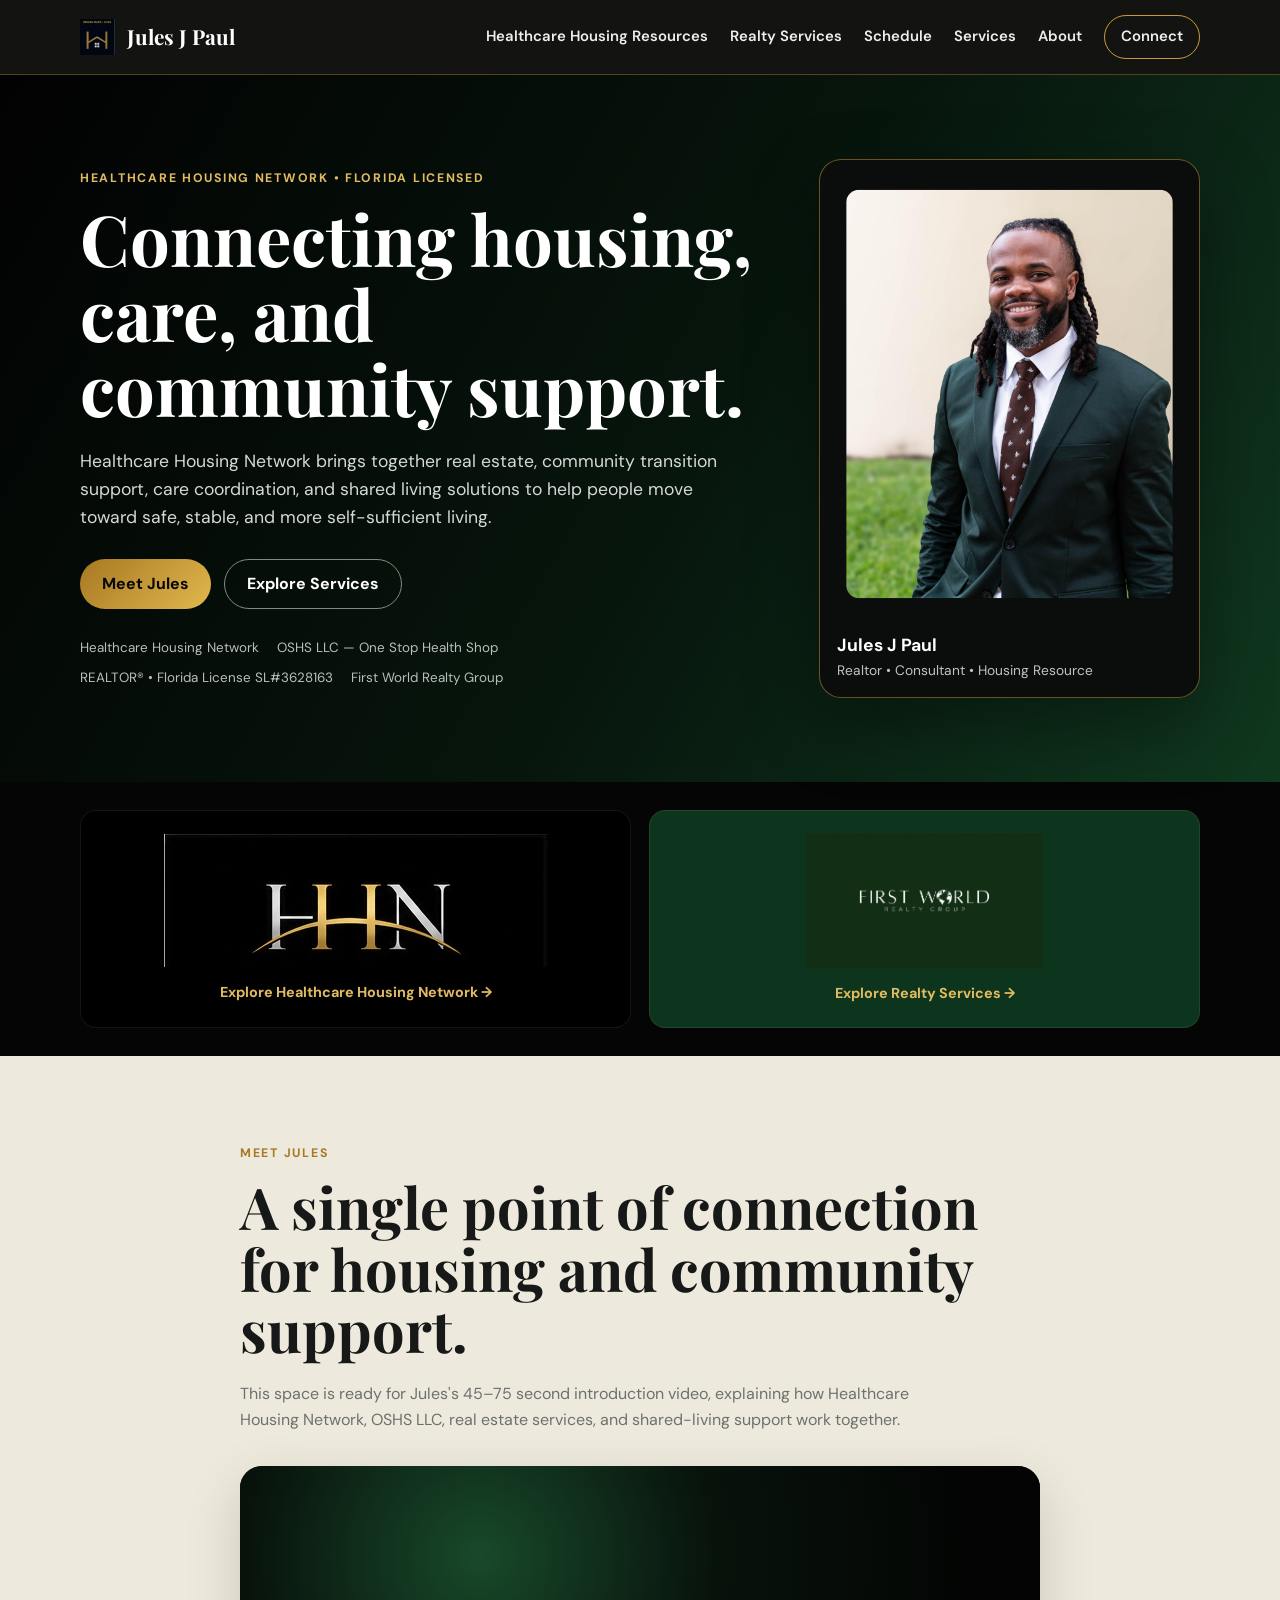
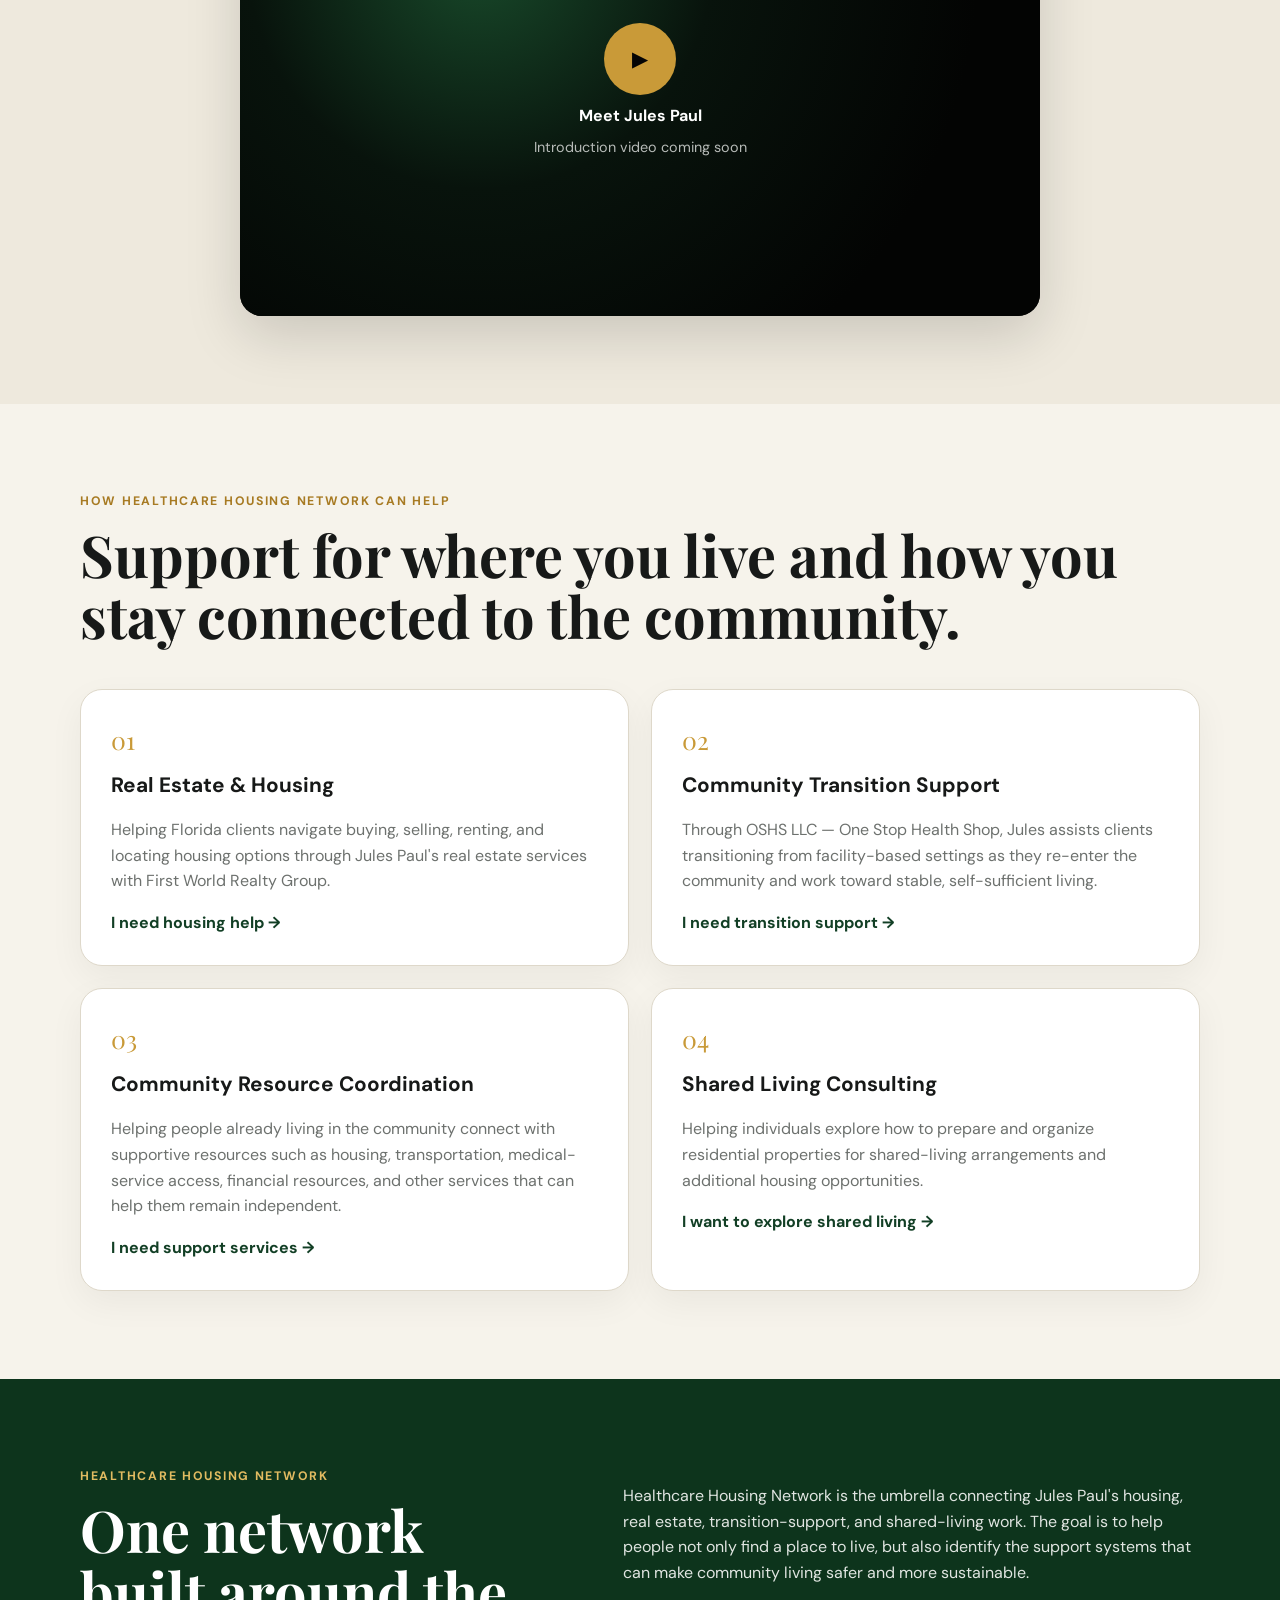
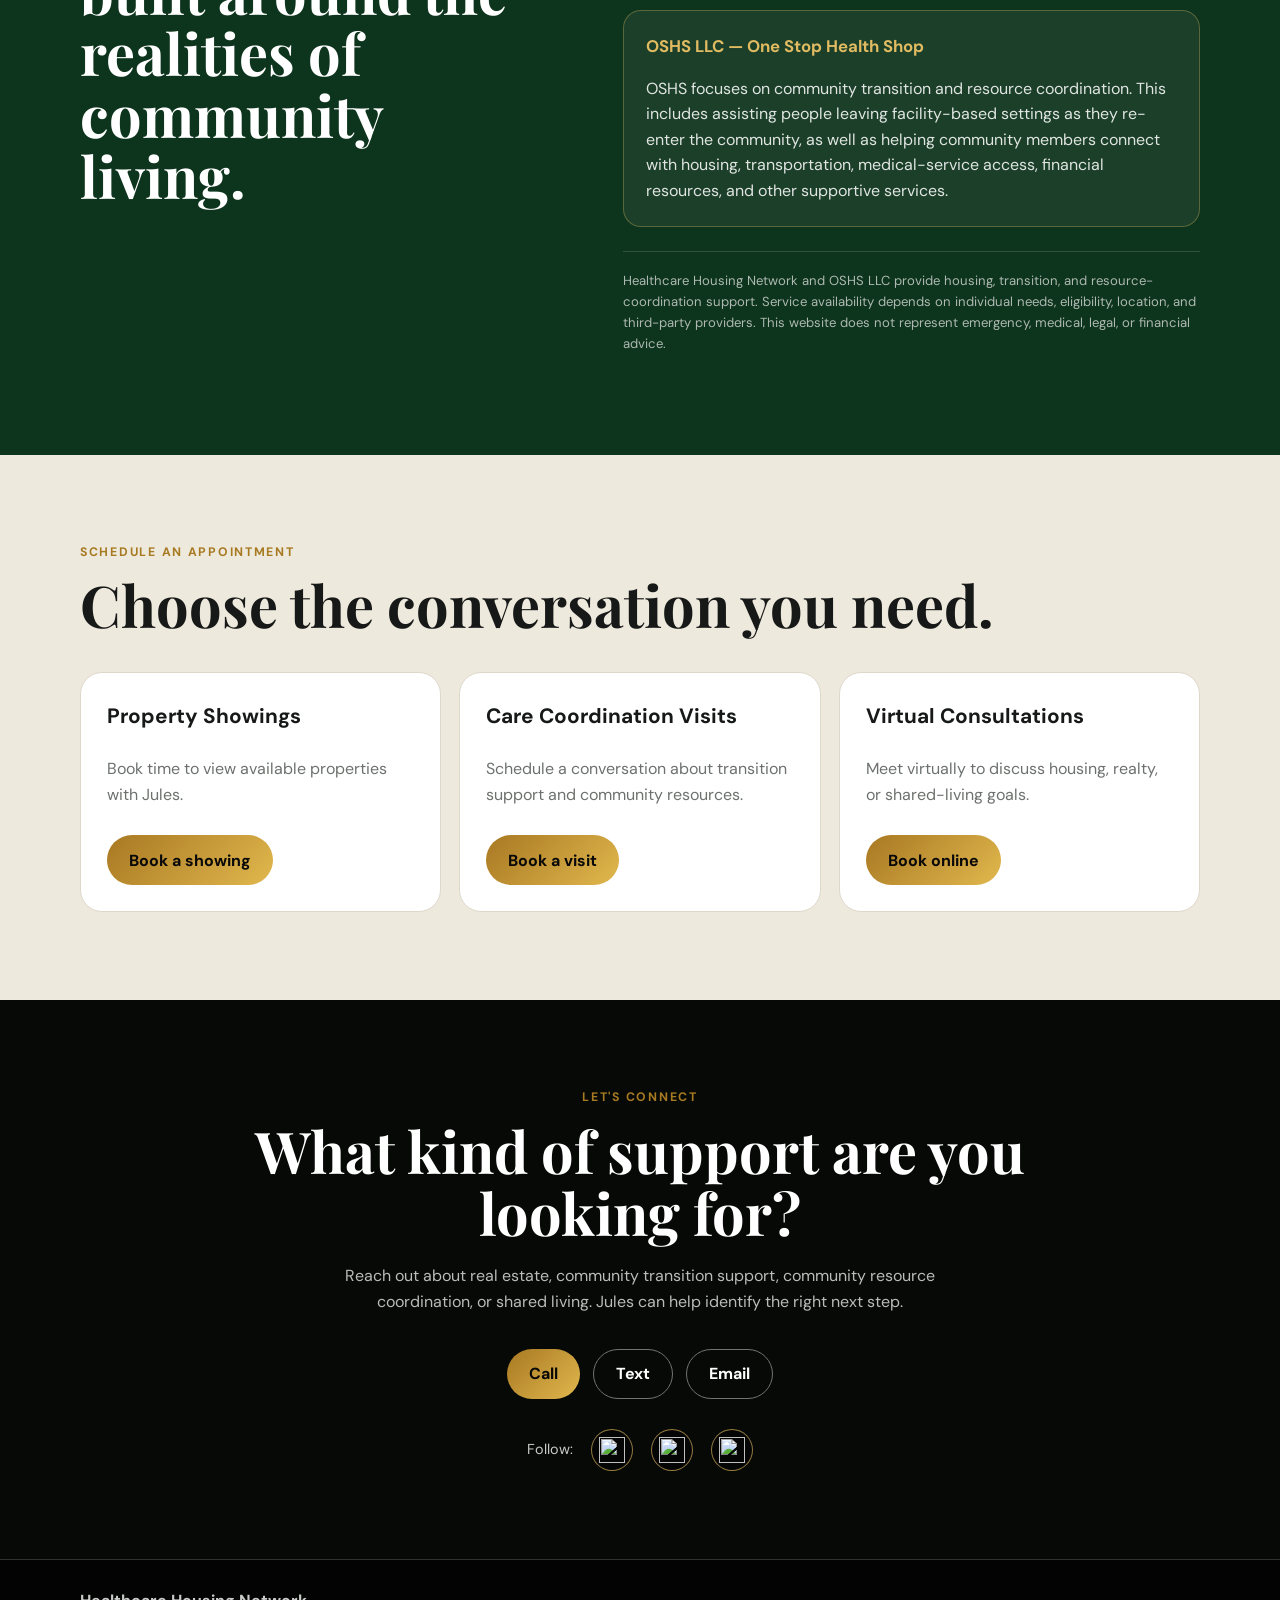
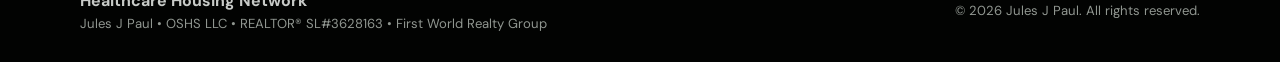
==== index.html @ 01b2b0f0 "Initial HHN website" ====
<!DOCTYPE html>
<html lang="en">
<head>
  <meta charset="UTF-8">
  <meta name="viewport" content="width=device-width, initial-scale=1.0">
  <meta name="description" content="Jules Paul connects people with real estate, housing support, patient coordination, and shared living solutions throughout Florida.">
  <title>Jules J Paul | Housing, Care & Shared Living</title>
  <link rel="preconnect" href="https://fonts.googleapis.com">
  <link rel="preconnect" href="https://fonts.gstatic.com" crossorigin>
  <link href="https://fonts.googleapis.com/css2?family=DM+Sans:wght@400;500;600;700&family=Playfair+Display:wght@600;700&display=swap" rel="stylesheet">
  <link rel="stylesheet" href="css/styles.css">
</head>
<body>
<header class="site-header">
  <div class="container nav-wrap">
    <a class="brand" href="#top" aria-label="Jules Paul home">
      <img src="assets/images/hhn-icon.png" alt="" class="brand-icon">
      <span>Jules J Paul</span>
    </a>
    <nav class="main-nav" aria-label="Primary navigation">
      <a href="healthcare-housing.html">Healthcare Housing Resources</a>
      <a href="first-world-realty.html">Realty Services</a>
      <a href="#schedule">Schedule</a>
      <a href="#services">Services</a>
      <a href="#about">About</a>
      <a href="#contact" class="nav-cta">Connect</a>
    </nav>
  </div>
</header>

<main id="top">
  <section class="hero">
    <div class="container hero-grid">
      <div class="hero-copy">
        <p class="eyebrow">Healthcare Housing Network • Florida Licensed</p>
        <h1>Connecting housing, care, and community support.</h1>
        <p class="hero-text">Healthcare Housing Network brings together real estate, community transition support, care coordination, and shared living solutions to help people move toward safe, stable, and more self-sufficient living.</p>
        <div class="hero-actions">
          <a class="btn btn-gold" href="#video">Meet Jules</a>
          <a class="btn btn-outline" href="#services">Explore Services</a>
        </div>
        <div class="credentials">
          <span>Healthcare Housing Network</span>
          <span>OSHS LLC — One Stop Health Shop</span>
          <span>REALTOR® • Florida License SL#3628163</span>
          <span>First World Realty Group</span>
        </div>
      </div>

      <div class="portrait-wrap">
        <img src="assets/images/jules-headshot.jpg" alt="Jules Paul" class="hero-photo">
        <div class="portrait-caption">
          <strong>Jules J Paul</strong>
          <span>Realtor • Consultant • Housing Resource</span>
        </div>
      </div>
    </div>
  </section>

  <section class="brand-strip" aria-label="Affiliated brands">
    <div class="container brand-strip-grid">
      <a class="brand-panel black-panel" href="healthcare-housing.html">
        <img src="assets/images/hhn-logo.jpg" alt="Healthcare Housing Network Consulting and Marketing">
        <span>Explore Healthcare Housing Network →</span>
      </a>
      <a class="brand-panel green-panel" href="first-world-realty.html">
        <img src="assets/images/first-world-realty.png" alt="First World Realty Group">
        <span>Explore Realty Services →</span>
      </a>
    </div>
  </section>

  <section id="video" class="section video-section">
    <div class="container narrow">
      <p class="eyebrow">Meet Jules</p>
      <h2>A single point of connection for housing and community support.</h2>
      <p class="section-intro">This space is ready for Jules's 45–75 second introduction video, explaining how Healthcare Housing Network, OSHS LLC, real estate services, and shared-living support work together.</p>
      <div class="video-shell">
        <div class="video-placeholder">
          <div class="play-button">▶</div>
          <strong>Meet Jules Paul</strong>
          <span>Introduction video coming soon</span>
        </div>
      </div>
    </div>
  </section>

  <section id="services" class="section">
    <div class="container">
      <p class="eyebrow">How Healthcare Housing Network Can Help</p>
      <h2>Support for where you live and how you stay connected to the community.</h2>

      <div class="services-grid four-up">
        <article class="service-card">
          <span class="service-number">01</span>
          <h3>Real Estate & Housing</h3>
          <p>Helping Florida clients navigate buying, selling, renting, and locating housing options through Jules Paul's real estate services with First World Realty Group.</p>
          <a href="#contact" data-interest="Real Estate & Housing">I need housing help →</a>
        </article>

        <article class="service-card">
          <span class="service-number">02</span>
          <h3>Community Transition Support</h3>
          <p>Through OSHS LLC — One Stop Health Shop, Jules assists clients transitioning from facility-based settings as they re-enter the community and work toward stable, self-sufficient living.</p>
          <a href="#contact" data-interest="Community Transition Support">I need transition support →</a>
        </article>

        <article class="service-card">
          <span class="service-number">03</span>
          <h3>Community Resource Coordination</h3>
          <p>Helping people already living in the community connect with supportive resources such as housing, transportation, medical-service access, financial resources, and other services that can help them remain independent.</p>
          <a href="#contact" data-interest="Community Resource Coordination">I need support services →</a>
        </article>

        <article class="service-card">
          <span class="service-number">04</span>
          <h3>Shared Living Consulting</h3>
          <p>Helping individuals explore how to prepare and organize residential properties for shared-living arrangements and additional housing opportunities.</p>
          <a href="#contact" data-interest="Shared Living Consulting">I want to explore shared living →</a>
        </article>
      </div>
    </div>
  </section>

  <section id="about" class="section about-section">
    <div class="container about-grid">
      <div>
        <p class="eyebrow light">Healthcare Housing Network</p>
        <h2>One network built around the realities of community living.</h2>
      </div>
      <div class="about-copy">
        <p>Healthcare Housing Network is the umbrella connecting Jules Paul's housing, real estate, transition-support, and shared-living work. The goal is to help people not only find a place to live, but also identify the support systems that can make community living safer and more sustainable.</p>

        <div class="network-card">
          <strong>OSHS LLC — One Stop Health Shop</strong>
          <p>OSHS focuses on community transition and resource coordination. This includes assisting people leaving facility-based settings as they re-enter the community, as well as helping community members connect with housing, transportation, medical-service access, financial resources, and other supportive services.</p>
        </div>

        <p class="disclaimer">Healthcare Housing Network and OSHS LLC provide housing, transition, and resource-coordination support. Service availability depends on individual needs, eligibility, location, and third-party providers. This website does not represent emergency, medical, legal, or financial advice.</p>
      </div>
    </div>
  </section>

  <section id="schedule" class="section schedule-section">
    <div class="container">
      <p class="eyebrow">Schedule an appointment</p>
      <h2>Choose the conversation you need.</h2>
      <div class="schedule-grid">
        <article class="schedule-card"><h3>Property Showings</h3><p>Book time to view available properties with Jules.</p><a class="btn btn-gold" href="https://calendar.google.com/calendar/appointments/schedules/AcZssZ06YLKyHNwM4kEP_5tXlsIIAmXHtMVQERo4pFmAXdy3m-fNptD6099srW1Okxk1CkXVSs_lheTU" target="_blank" rel="noopener">Book a showing</a></article>
        <article class="schedule-card"><h3>Care Coordination Visits</h3><p>Schedule a conversation about transition support and community resources.</p><a class="btn btn-gold" href="https://calendar.google.com/calendar/appointments/schedules/AcZssZ3VG_fBPqA5aj7VD98pP9B0zXm99i64B7PK6r9gy17ApIaKpTQjFJdSU5i2KHf5lEtZd4TxXIAj" target="_blank" rel="noopener">Book a visit</a></article>
        <article class="schedule-card"><h3>Virtual Consultations</h3><p>Meet virtually to discuss housing, realty, or shared-living goals.</p><a class="btn btn-gold" href="https://calendar.google.com/calendar/appointments/schedules/AcZssZ1NxxxSABT0Q_wG1dr0eOp_mpKfw2qHm1c8x69pM5GWrLA0C8cbfXSila-eVybyByDEBg5JnciA" target="_blank" rel="noopener">Book online</a></article>
      </div>
    </div>
  </section>

  <section id="contact" class="section contact-section">
    <div class="container narrow">
      <p class="eyebrow">Let's Connect</p>
      <h2>What kind of support are you looking for?</h2>
      <p class="section-intro">Reach out about real estate, community transition support, community resource coordination, or shared living. Jules can help identify the right next step.</p>
      <div class="contact-actions">
        <a class="btn btn-gold" href="tel:+17725793242">Call</a>
        <a class="btn btn-outline-light" href="sms:+17725793242">Text</a>
        <a class="btn btn-outline-light" href="mailto:jpaul@oshs.info">Email</a>
      </div>
      <div class="socials">
        <span>Follow:</span>
        <a class="social-logo-link" href="https://www.instagram.com/julesjpaulconsultant/" target="_blank" rel="noopener" aria-label="Instagram: Jules J Paul" title="Instagram: Jules J Paul">
          <img src="https://cdn.simpleicons.org/instagram/FFFFFF" alt="">
          <span class="visually-hidden">Instagram</span>
        </a>
        <a class="social-logo-link" href="https://www.tiktok.com/@julesjpaulconsultant" target="_blank" rel="noopener" aria-label="TikTok: Jules J Paul" title="TikTok: Jules J Paul">
          <img src="https://cdn.simpleicons.org/tiktok/FFFFFF" alt="">
          <span class="visually-hidden">TikTok</span>
        </a>
        <a class="social-logo-link" href="https://www.facebook.com/share/1Ye7mha9NW/?mibextid=wwXIfr" target="_blank" rel="noopener" aria-label="Facebook: Jules J Paul" title="Facebook: Jules J Paul">
          <img src="https://cdn.simpleicons.org/facebook/FFFFFF" alt="">
          <span class="visually-hidden">Facebook</span>
        </a>
      </div>
    </div>
  </section>
</main>

<footer class="site-footer">
  <div class="container footer-wrap">
    <div>
      <strong>Healthcare Housing Network</strong>
      <span>Jules J Paul • OSHS LLC • REALTOR® SL#3628163 • First World Realty Group</span>
    </div>
    <p>© <span id="year"></span> Jules J Paul. All rights reserved.</p>
  </div>
</footer>
<script src="js/main.js"></script>
</body>
</html>
---- css/styles.css ----
:root{
  --black:#050505;--ink:#0c1510;--green:#0d341c;--green-2:#123f25;
  --gold:#c99a38;--gold-light:#e1bb61;--silver:#d8d8d8;--white:#fff;
  --cream:#f6f3eb;--muted:#6d716e;--line:#ded8ca;--max:1120px;--radius:22px;
}
*{box-sizing:border-box}html{scroll-behavior:smooth}body{margin:0;font-family:"DM Sans",sans-serif;color:#171918;background:var(--cream);line-height:1.6}
img{max-width:100%;display:block}a{color:inherit}.container{width:min(92%,var(--max));margin:auto}.narrow{width:min(92%,800px)}
.site-header{position:sticky;top:0;z-index:20;background:rgba(5,5,5,.94);border-bottom:1px solid rgba(201,154,56,.35);backdrop-filter:blur(10px)}
.nav-wrap{min-height:74px;display:flex;align-items:center;justify-content:space-between;gap:20px}.brand{display:flex;align-items:center;gap:11px;color:#fff;text-decoration:none;font-family:"Playfair Display",serif;font-size:1.3rem;font-weight:700}.brand-icon{width:36px;height:36px;object-fit:cover;object-position:center}.main-nav{display:flex;gap:22px;align-items:center}.main-nav a{color:#eee;text-decoration:none;font-weight:600;font-size:.93rem}.nav-cta{border:1px solid var(--gold);padding:9px 16px;border-radius:999px}
.hero{background:linear-gradient(120deg,#020202 0%,#07160d 55%,#10381f 100%);color:#fff;padding:84px 0}.hero-grid{display:grid;grid-template-columns:1.15fr .65fr;gap:64px;align-items:center}.eyebrow{text-transform:uppercase;letter-spacing:.14em;font-size:.77rem;font-weight:700;color:#a77a22;margin:0 0 12px}.hero .eyebrow,.light{color:var(--gold-light)}
h1,h2{font-family:"Playfair Display",serif;line-height:1.07;margin:0 0 20px}h1{font-size:clamp(2.65rem,5.5vw,4.8rem)}h2{font-size:clamp(2.15rem,5vw,3.6rem)}h3{font-size:1.3rem;margin:8px 0}.hero-text{font-size:1.1rem;color:#d6d8d6;max-width:680px;margin-bottom:28px}.hero-actions,.contact-actions{display:flex;gap:13px;flex-wrap:wrap}.btn{display:inline-flex;align-items:center;justify-content:center;min-height:50px;padding:0 22px;border-radius:999px;text-decoration:none;font-weight:700}.btn-gold{background:linear-gradient(135deg,#a87822,#e1b84e);color:#080808}.btn-outline{border:1px solid #7f8b83;color:#fff}.credentials{display:flex;flex-wrap:wrap;gap:8px 18px;margin-top:28px;color:#b9bfbb;font-size:.84rem}.portrait-wrap{background:#0a0d0b;border:1px solid rgba(201,154,56,.5);padding:12px;border-radius:var(--radius);box-shadow:0 25px 70px rgba(0,0,0,.35);overflow:hidden}.hero-photo{width:100%;aspect-ratio:4/5;object-fit:cover;object-position:center top;border-radius:14px;transform:scale(.92);transform-origin:center}.portrait-caption{padding:15px 5px 4px;display:grid}.portrait-caption strong{font-size:1.1rem}.portrait-caption span{font-size:.86rem;color:#bfc3c0}
.brand-strip{background:#050505;padding:28px 0}.brand-strip-grid{display:grid;grid-template-columns:1fr 1fr;gap:18px}.brand-panel{min-height:180px;border:1px solid rgba(255,255,255,.08);display:grid;place-items:center;align-content:center;gap:14px;padding:22px;border-radius:16px;overflow:hidden;color:#fff;text-decoration:none}.brand-panel img{max-height:135px;width:auto}.brand-panel span{color:var(--gold-light);font-size:.9rem;font-weight:700}.black-panel{background:#000}.green-panel{background:#0d341c}
.section{padding:88px 0}.section-intro{color:var(--muted);max-width:670px;margin-bottom:34px}.video-section{background:#eee9dd}.video-shell{border-radius:var(--radius);overflow:hidden;background:#050505;box-shadow:0 20px 55px rgba(0,0,0,.15)}.video-placeholder{aspect-ratio:16/9;display:grid;place-items:center;align-content:center;gap:8px;color:#fff;background:radial-gradient(circle at 30% 20%,#18492a 0%,#08130c 35%,#030403 75%)}.play-button{width:72px;height:72px;border-radius:50%;display:grid;place-items:center;background:var(--gold);color:#050505;font-size:1.3rem}.video-placeholder span{color:#b7bbb8;font-size:.9rem}
.services-grid{display:grid;grid-template-columns:repeat(3,1fr);gap:22px;margin-top:42px}.service-card{background:#fff;border:1px solid var(--line);border-radius:var(--radius);padding:30px;box-shadow:0 12px 35px rgba(20,20,20,.05)}.service-number{font-family:"Playfair Display",serif;color:var(--gold);font-size:1.55rem}.service-card p{color:var(--muted)}.service-card a{color:var(--green-2);font-weight:700;text-decoration:none}
.about-section{background:var(--green);color:#fff}.about-grid{display:grid;grid-template-columns:.9fr 1.1fr;gap:70px}.about-copy p{color:#e0e5e1}.about-copy .disclaimer{font-size:.82rem;color:#aeb9b1;border-top:1px solid rgba(255,255,255,.15);padding-top:18px;margin-top:24px}
.contact-section{background:#070907;color:#fff;text-align:center}.contact-section .section-intro{color:#b9bdb9;margin-inline:auto}.contact-actions{justify-content:center}.btn-outline-light{border:1px solid #707570;color:#fff}.socials{margin-top:30px;display:flex;justify-content:center;align-items:center;flex-wrap:wrap;gap:10px 18px;font-size:.9rem;color:#c8cbc8}.social-logo-link{width:42px;height:42px;display:grid;place-items:center;border:1px solid rgba(225,187,97,.65);border-radius:50%;background:#050505;transition:transform .2s ease,border-color .2s ease}.social-logo-link:hover{transform:translateY(-2px);border-color:var(--gold-light)}.social-logo-link img{width:26px;height:26px;object-fit:cover}.visually-hidden{position:absolute;width:1px;height:1px;padding:0;margin:-1px;overflow:hidden;clip:rect(0,0,0,0);white-space:nowrap;border:0}
.schedule-section{background:#eee9dd}.schedule-grid{display:grid;grid-template-columns:repeat(3,1fr);gap:18px;margin-top:36px}.schedule-card{background:#fff;border:1px solid var(--line);border-radius:var(--radius);padding:26px;display:flex;flex-direction:column;align-items:flex-start}.schedule-card h3{margin-top:0}.schedule-card p{color:var(--muted);flex:1}.schedule-card .btn{margin-top:12px}
.site-footer{background:#020302;color:#c8cbc8;border-top:1px solid #2c322e;padding:28px 0}.footer-wrap{display:flex;justify-content:space-between;gap:25px;align-items:center}.footer-wrap div{display:grid}.footer-wrap span,.footer-wrap p{font-size:.82rem;color:#909690;margin:0}
.business-hero-grid{display:grid;grid-template-columns:1.15fr .65fr;gap:64px;align-items:center}.business-hero{padding:84px 0}.business-logo-wrap{display:grid;place-items:center;min-height:320px}.business-logo{width:100%;max-height:280px;object-fit:contain;border-radius:12px}.realty-logo-wrap{background:#123f25}.realty-logo{background:#fff;padding:22px}.split-callout{display:grid;grid-template-columns:1fr 1fr;gap:70px;align-items:center}.split-callout .section-intro{margin-bottom:24px}
@media(max-width:820px){.hero-grid,.services-grid,.about-grid,.brand-strip-grid{grid-template-columns:1fr}.portrait-wrap{max-width:500px}.about-grid{gap:24px}.brand-panel{min-height:150px}}
@media(max-width:820px){.business-hero-grid,.split-callout{grid-template-columns:1fr;gap:32px}.business-logo-wrap{max-width:500px}}
@media(max-width:820px){.schedule-grid{grid-template-columns:1fr}}
@media(max-width:620px){.main-nav a:not(.nav-cta){display:none}.hero{padding:58px 0}.section{padding:64px 0}.hero-actions,.contact-actions{flex-direction:column}.btn{width:100%}.footer-wrap{flex-direction:column;align-items:flex-start}.brand-panel img{max-height:105px}}

/* ---------- Expanded HHN service architecture ---------- */
.services-grid.four-up{
  grid-template-columns:repeat(2,1fr);
}
.network-card{
  margin:24px 0;
  padding:22px;
  border:1px solid rgba(225,187,97,.32);
  border-radius:18px;
  background:rgba(255,255,255,.06);
}
.network-card strong{
  color:var(--gold-light);
  font-size:1.05rem;
}
.network-card p{
  margin-bottom:0;
}
@media(max-width:820px){
  .services-grid.four-up{grid-template-columns:1fr;}
}
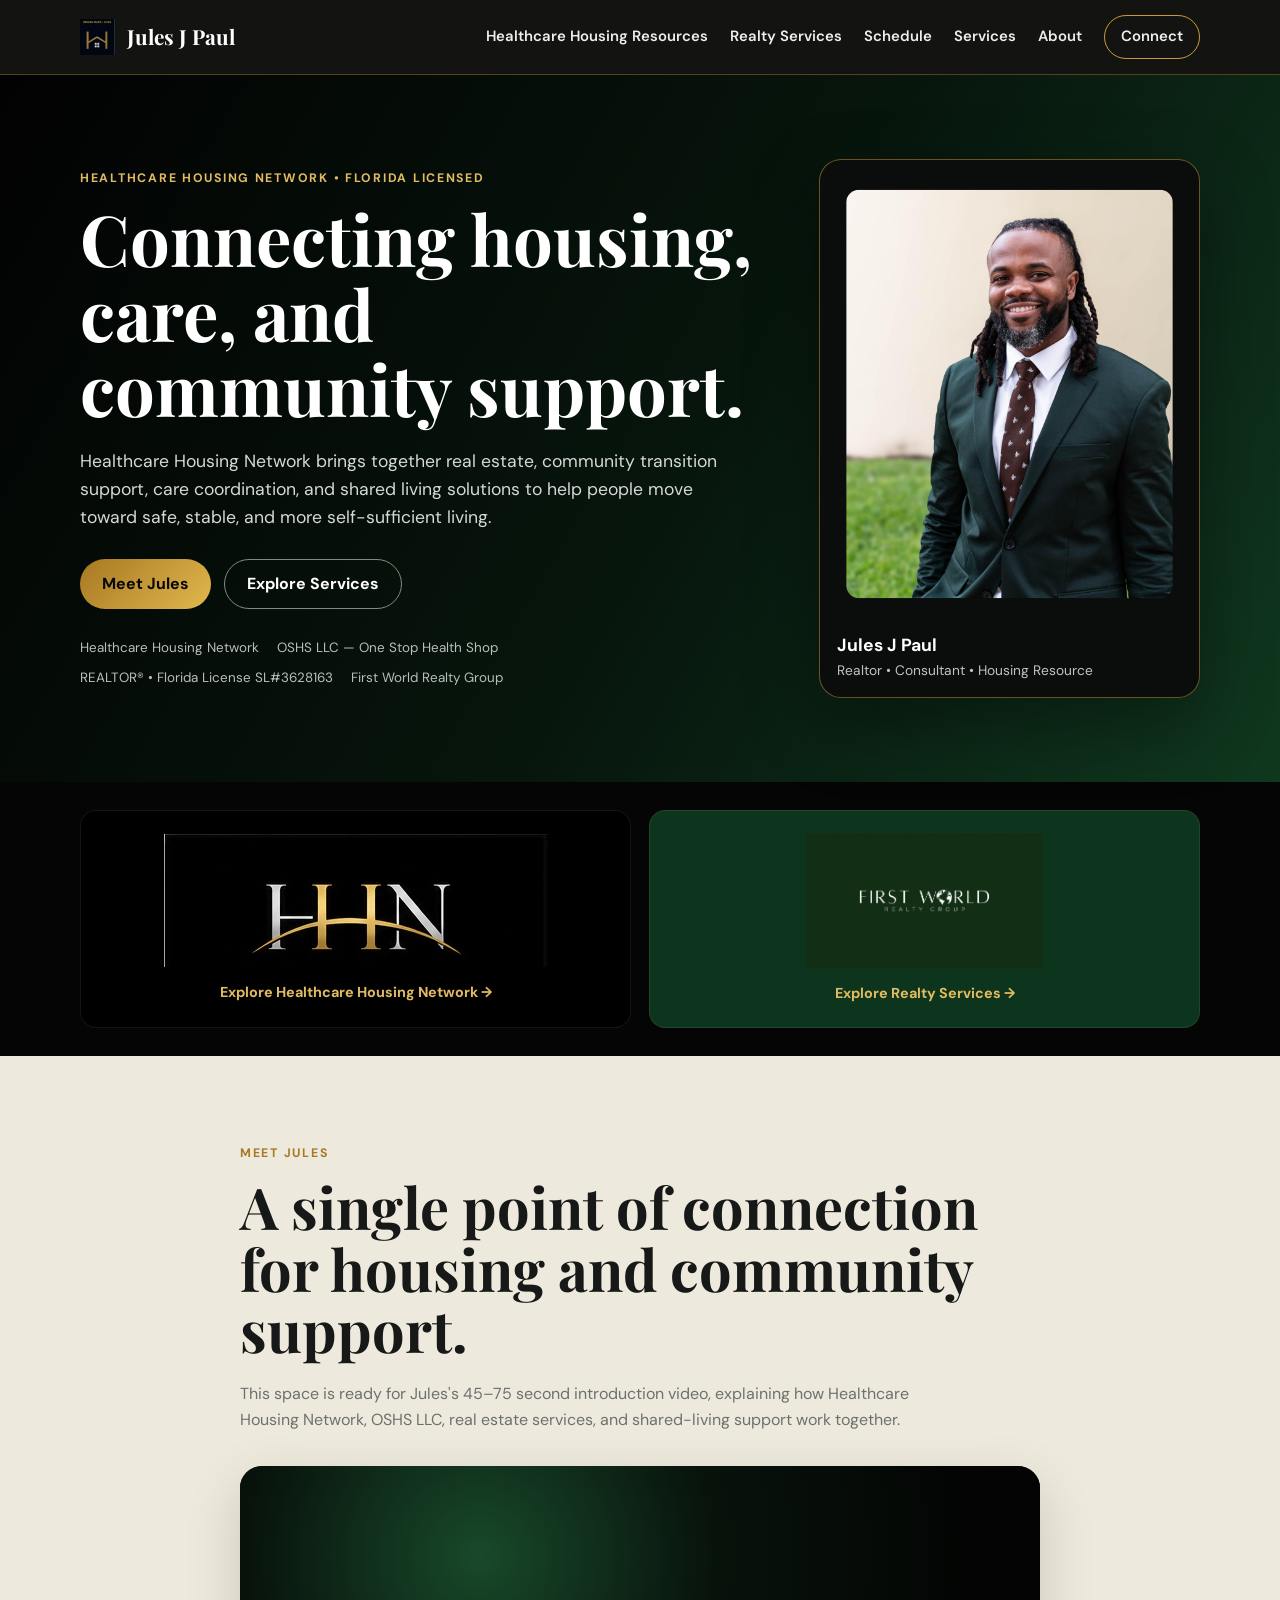
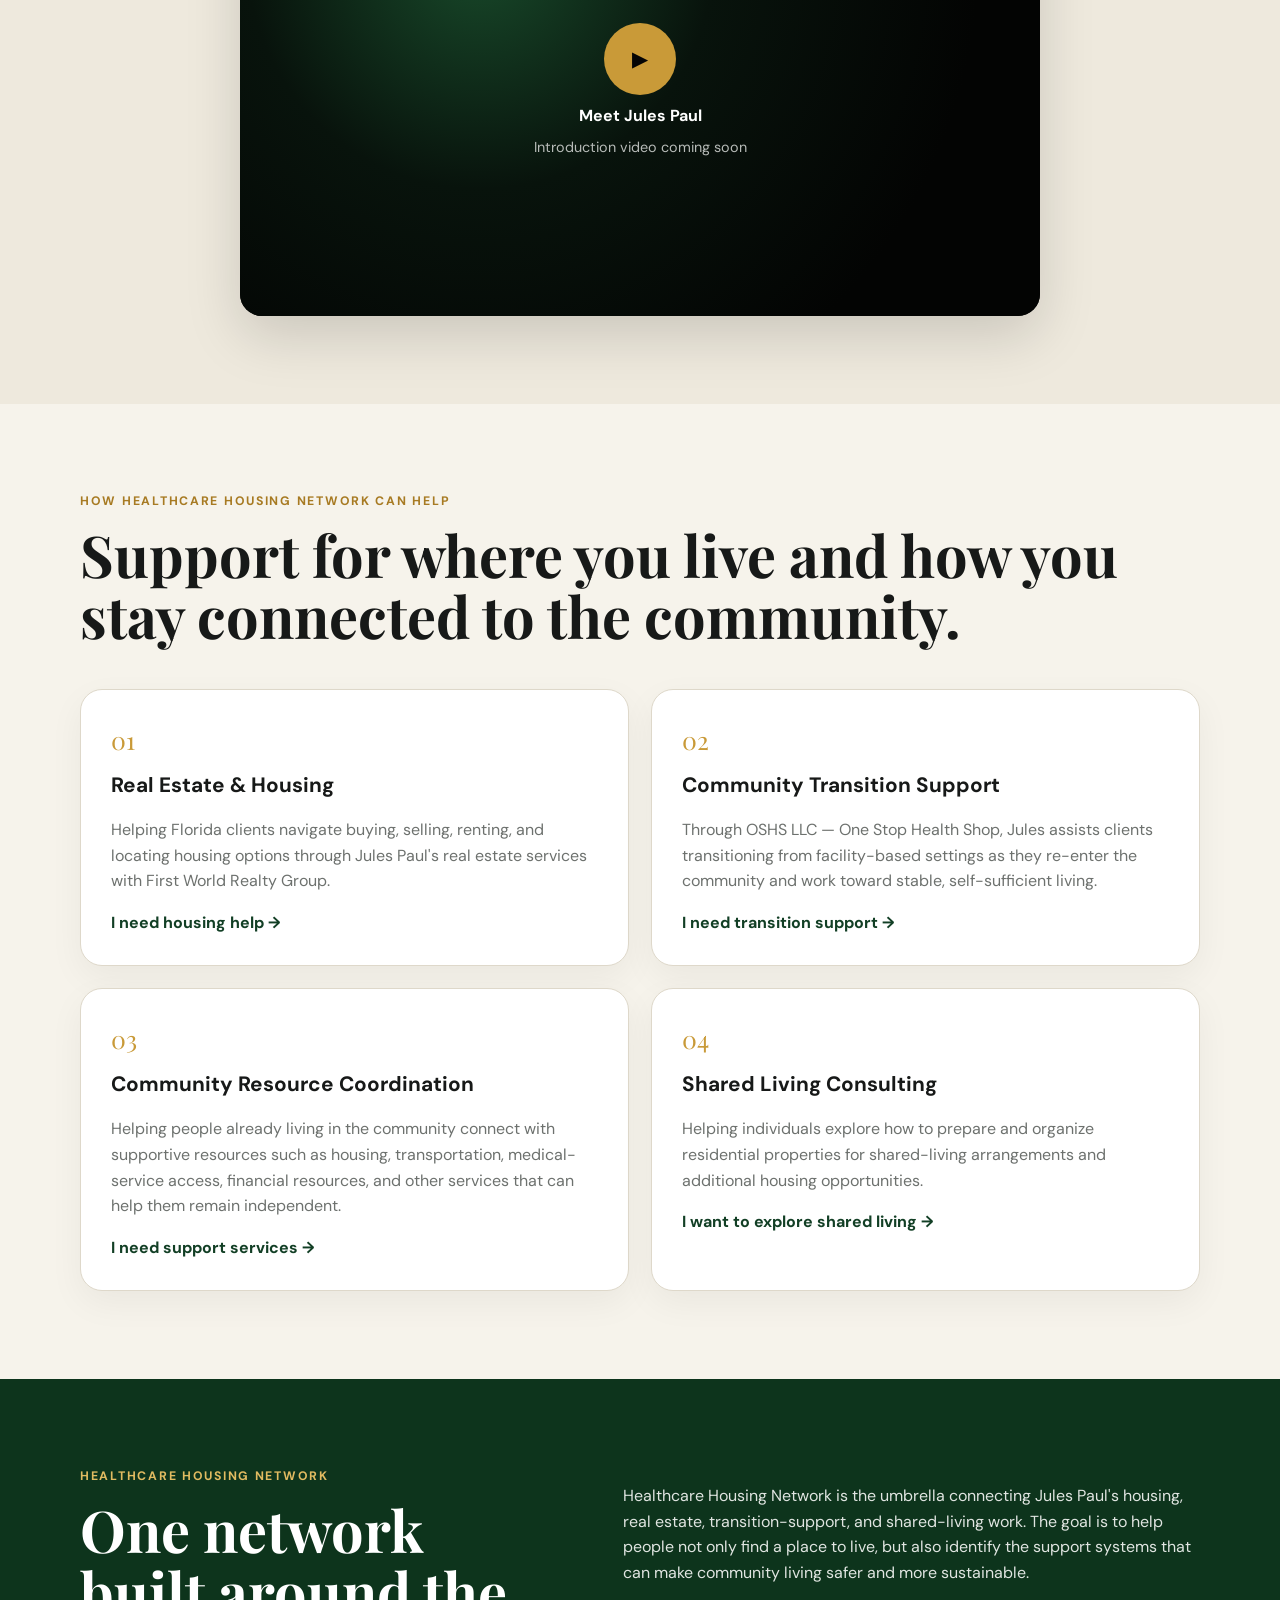
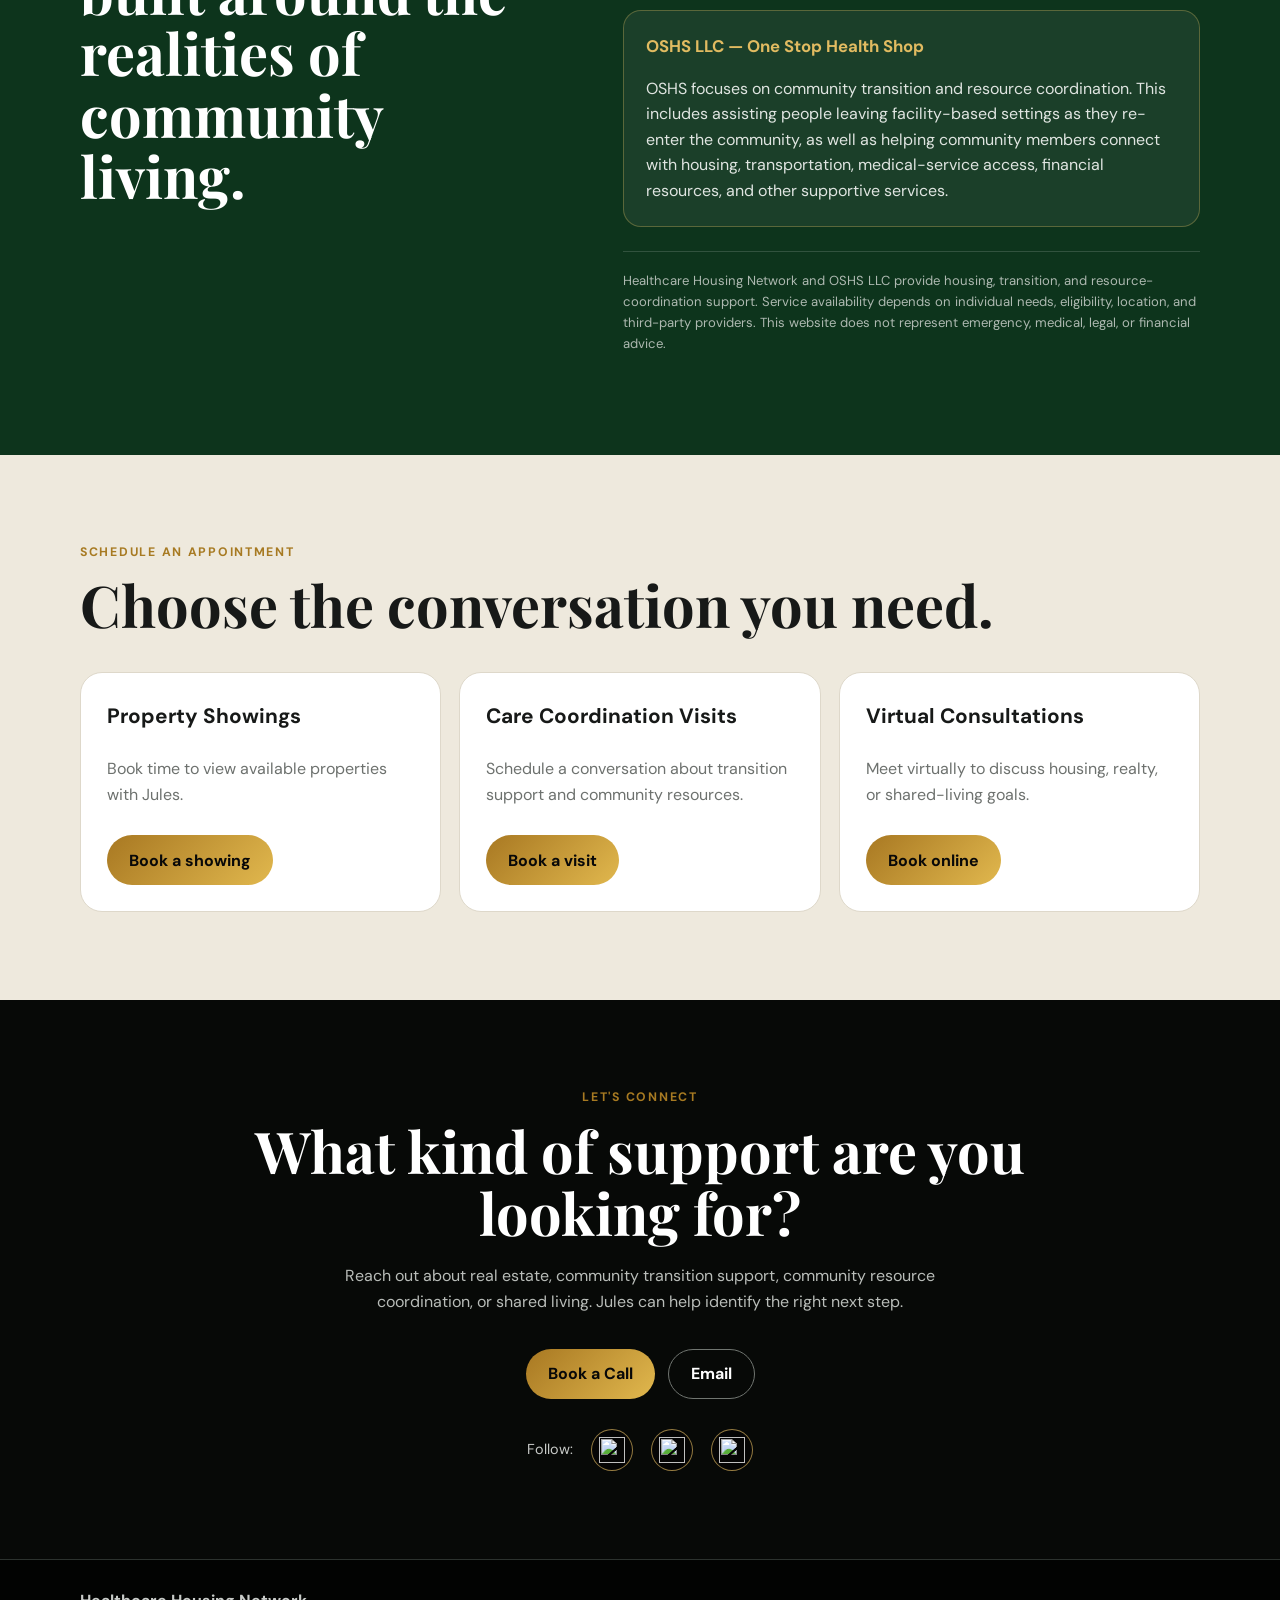
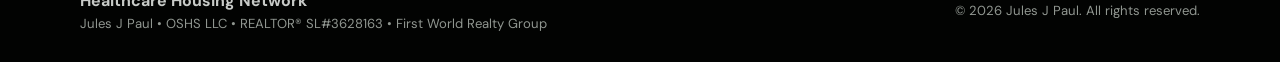
==== commit 804cf2a7: "feat: Add 404 error page and enhance project structure - Created a new 404.html file for handling pa" ====
--- a/index.html
+++ b/index.html
@@ -17,7 +17,7 @@
       <img src="assets/images/hhn-icon.png" alt="" class="brand-icon">
       <span>Jules J Paul</span>
     </a>
-    <nav class="main-nav" aria-label="Primary navigation">
+    <nav id="primary-navigation" class="main-nav" aria-label="Primary navigation">
       <a href="healthcare-housing.html">Healthcare Housing Resources</a>
       <a href="first-world-realty.html">Realty Services</a>
       <a href="#schedule">Schedule</a>
@@ -25,6 +25,7 @@
       <a href="#about">About</a>
       <a href="#contact" class="nav-cta">Connect</a>
     </nav>
+    <button class="menu-toggle" type="button" aria-expanded="false" aria-controls="primary-navigation">Menu</button>
   </div>
 </header>
 
@@ -95,28 +96,28 @@
           <span class="service-number">01</span>
           <h3>Real Estate & Housing</h3>
           <p>Helping Florida clients navigate buying, selling, renting, and locating housing options through Jules Paul's real estate services with First World Realty Group.</p>
-          <a href="#contact" data-interest="Real Estate & Housing">I need housing help →</a>
+          <a href="first-world-realty.html#inquiry-form">I need housing help →</a>
         </article>
 
         <article class="service-card">
           <span class="service-number">02</span>
           <h3>Community Transition Support</h3>
           <p>Through OSHS LLC — One Stop Health Shop, Jules assists clients transitioning from facility-based settings as they re-enter the community and work toward stable, self-sufficient living.</p>
-          <a href="#contact" data-interest="Community Transition Support">I need transition support →</a>
+          <a href="healthcare-housing.html#intake-form" data-interest="Community transition support">I need transition support →</a>
         </article>
 
         <article class="service-card">
           <span class="service-number">03</span>
           <h3>Community Resource Coordination</h3>
           <p>Helping people already living in the community connect with supportive resources such as housing, transportation, medical-service access, financial resources, and other services that can help them remain independent.</p>
-          <a href="#contact" data-interest="Community Resource Coordination">I need support services →</a>
+          <a href="healthcare-housing.html#intake-form" data-interest="Resource coordination">I need support services →</a>
         </article>
 
         <article class="service-card">
           <span class="service-number">04</span>
           <h3>Shared Living Consulting</h3>
           <p>Helping individuals explore how to prepare and organize residential properties for shared-living arrangements and additional housing opportunities.</p>
-          <a href="#contact" data-interest="Shared Living Consulting">I want to explore shared living →</a>
+          <a href="healthcare-housing.html#intake-form" data-interest="Shared living">I want to explore shared living →</a>
         </article>
       </div>
     </div>
@@ -146,9 +147,9 @@
       <p class="eyebrow">Schedule an appointment</p>
       <h2>Choose the conversation you need.</h2>
       <div class="schedule-grid">
-        <article class="schedule-card"><h3>Property Showings</h3><p>Book time to view available properties with Jules.</p><a class="btn btn-gold" href="https://calendar.google.com/calendar/appointments/schedules/AcZssZ06YLKyHNwM4kEP_5tXlsIIAmXHtMVQERo4pFmAXdy3m-fNptD6099srW1Okxk1CkXVSs_lheTU" target="_blank" rel="noopener">Book a showing</a></article>
-        <article class="schedule-card"><h3>Care Coordination Visits</h3><p>Schedule a conversation about transition support and community resources.</p><a class="btn btn-gold" href="https://calendar.google.com/calendar/appointments/schedules/AcZssZ3VG_fBPqA5aj7VD98pP9B0zXm99i64B7PK6r9gy17ApIaKpTQjFJdSU5i2KHf5lEtZd4TxXIAj" target="_blank" rel="noopener">Book a visit</a></article>
-        <article class="schedule-card"><h3>Virtual Consultations</h3><p>Meet virtually to discuss housing, realty, or shared-living goals.</p><a class="btn btn-gold" href="https://calendar.google.com/calendar/appointments/schedules/AcZssZ1NxxxSABT0Q_wG1dr0eOp_mpKfw2qHm1c8x69pM5GWrLA0C8cbfXSila-eVybyByDEBg5JnciA" target="_blank" rel="noopener">Book online</a></article>
+        <article class="schedule-card"><h3>Property Showings</h3><p>Book time to view available properties with Jules.</p><a class="btn btn-gold" data-booking="showings" href="https://calendar.google.com/calendar/appointments/schedules/AcZssZ06YLKyHNwM4kEP_5tXlsIIAmXHtMVQERo4pFmAXdy3m-fNptD6099srW1Okxk1CkXVSs_lheTU" target="_blank" rel="noopener">Book a showing</a></article>
+        <article class="schedule-card"><h3>Care Coordination Visits</h3><p>Schedule a conversation about transition support and community resources.</p><a class="btn btn-gold" data-booking="care" href="https://calendar.google.com/calendar/appointments/schedules/AcZssZ3VG_fBPqA5aj7VD98pP9B0zXm99i64B7PK6r9gy17ApIaKpTQjFJdSU5i2KHf5lEtZd4TxXIAj" target="_blank" rel="noopener">Book a visit</a></article>
+        <article class="schedule-card"><h3>Virtual Consultations</h3><p>Meet virtually to discuss housing, realty, or shared-living goals.</p><a class="btn btn-gold" data-booking="virtual" href="https://calendar.google.com/calendar/appointments/schedules/AcZssZ1NxxxSABT0Q_wG1dr0eOp_mpKfw2qHm1c8x69pM5GWrLA0C8cbfXSila-eVybyByDEBg5JnciA" target="_blank" rel="noopener">Book online</a></article>
       </div>
     </div>
   </section>
@@ -159,8 +160,7 @@
       <h2>What kind of support are you looking for?</h2>
       <p class="section-intro">Reach out about real estate, community transition support, community resource coordination, or shared living. Jules can help identify the right next step.</p>
       <div class="contact-actions">
-        <a class="btn btn-gold" href="tel:+17725793242">Call</a>
-        <a class="btn btn-outline-light" href="sms:+17725793242">Text</a>
+        <a class="btn btn-gold" data-booking="quickCall" target="_blank" rel="noopener" href="https://calendar.google.com/calendar/u/0/appointments/schedules/AcZssZ30eo42YzqcF5Z-HE5Sg-LqLbYv-_t0BTN31T0LgCqj-cjpbyo2Wf-E0S9l_gHo9Is50fG_rvIu">Book a Call</a>
         <a class="btn btn-outline-light" href="mailto:jpaul@oshs.info">Email</a>
       </div>
       <div class="socials">
@@ -173,7 +173,7 @@
           <img src="https://cdn.simpleicons.org/tiktok/FFFFFF" alt="">
           <span class="visually-hidden">TikTok</span>
         </a>
-        <a class="social-logo-link" href="https://www.facebook.com/share/1Ye7mha9NW/?mibextid=wwXIfr" target="_blank" rel="noopener" aria-label="Facebook: Jules J Paul" title="Facebook: Jules J Paul">
+        <a class="social-logo-link" href="https://www.facebook.com/share/g/1axv4QEs37/?mibextid=wwXIfr" target="_blank" rel="noopener" aria-label="Facebook: Jules J Paul" title="Facebook: Jules J Paul">
           <img src="https://cdn.simpleicons.org/facebook/FFFFFF" alt="">
           <span class="visually-hidden">Facebook</span>
         </a>
@@ -191,6 +191,6 @@
     <p>© <span id="year"></span> Jules J Paul. All rights reserved.</p>
   </div>
 </footer>
-<script src="js/main.js"></script>
+<script src="js/config.js"></script><script src="js/listings.js"></script><script src="js/main.js"></script>
 </body>
 </html>
--- a/css/styles.css
+++ b/css/styles.css
@@ -16,11 +16,13 @@
 .contact-section{background:#070907;color:#fff;text-align:center}.contact-section .section-intro{color:#b9bdb9;margin-inline:auto}.contact-actions{justify-content:center}.btn-outline-light{border:1px solid #707570;color:#fff}.socials{margin-top:30px;display:flex;justify-content:center;align-items:center;flex-wrap:wrap;gap:10px 18px;font-size:.9rem;color:#c8cbc8}.social-logo-link{width:42px;height:42px;display:grid;place-items:center;border:1px solid rgba(225,187,97,.65);border-radius:50%;background:#050505;transition:transform .2s ease,border-color .2s ease}.social-logo-link:hover{transform:translateY(-2px);border-color:var(--gold-light)}.social-logo-link img{width:26px;height:26px;object-fit:cover}.visually-hidden{position:absolute;width:1px;height:1px;padding:0;margin:-1px;overflow:hidden;clip:rect(0,0,0,0);white-space:nowrap;border:0}
 .schedule-section{background:#eee9dd}.schedule-grid{display:grid;grid-template-columns:repeat(3,1fr);gap:18px;margin-top:36px}.schedule-card{background:#fff;border:1px solid var(--line);border-radius:var(--radius);padding:26px;display:flex;flex-direction:column;align-items:flex-start}.schedule-card h3{margin-top:0}.schedule-card p{color:var(--muted);flex:1}.schedule-card .btn{margin-top:12px}
 .site-footer{background:#020302;color:#c8cbc8;border-top:1px solid #2c322e;padding:28px 0}.footer-wrap{display:flex;justify-content:space-between;gap:25px;align-items:center}.footer-wrap div{display:grid}.footer-wrap span,.footer-wrap p{font-size:.82rem;color:#909690;margin:0}
+.menu-toggle{display:none;background:transparent;color:#fff;border:1px solid rgba(225,187,97,.7);border-radius:999px;padding:8px 14px;font:inherit;font-weight:700}.listing-filters{display:grid;grid-template-columns:repeat(3,1fr);gap:14px;margin:30px 0 12px}.listing-filters label,.intake-form label{display:grid;gap:6px;font-weight:700;font-size:.9rem}.listing-filters input,.listing-filters select,.intake-form input,.intake-form select,.intake-form textarea{width:100%;border:1px solid #cfc8ba;background:#fff;border-radius:8px;padding:13px;font:inherit;color:inherit}.listing-count{font-size:.9rem;color:var(--muted)}.listing-grid{display:grid;grid-template-columns:repeat(3,1fr);gap:20px}.listing-card{background:#fff;border:1px solid var(--line);border-radius:16px;overflow:hidden;box-shadow:0 12px 35px rgba(20,20,20,.06)}.listing-card>img{width:100%;height:190px;object-fit:cover}.listing-body{padding:20px}.listing-body h3{font-family:"Playfair Display",serif;font-size:1.8rem}.listing-body p{color:var(--muted);margin:4px 0 12px}.listing-address{font-weight:700!important;color:var(--ink)!important}.listing-meta{display:flex;justify-content:space-between;align-items:center;color:var(--green-2);font-size:.8rem;font-weight:700;text-transform:uppercase;letter-spacing:.08em}.favorite-button{border:1px solid var(--line);background:var(--cream);border-radius:999px;padding:6px 11px;color:var(--green-2);font:inherit;font-size:.75rem}.favorite-button.is-saved{background:var(--gold);border-color:var(--gold);color:#050505}.text-link{color:var(--green-2);font-weight:700;text-decoration:none}.form-section{background:#f0ece3}.intake-form{display:grid;gap:18px;background:#fff;border:1px solid var(--line);padding:28px;border-radius:16px}.intake-form .btn{justify-self:start;border:0;cursor:pointer}.property-image{width:100%;max-height:460px;object-fit:cover;border-radius:16px;margin-bottom:28px}.property-copy{font-size:1.1rem;color:var(--muted)}.btn-outline-dark{border:1px solid var(--green-2);color:var(--green-2)}.empty-state{grid-column:1/-1;padding:30px;background:#fff;border:1px solid var(--line);border-radius:12px}.error-page{min-height:100vh;display:grid;place-content:center;justify-items:start;gap:10px;padding:8%;background:linear-gradient(130deg,#050505,#123f25);color:#fff}.error-page h1{max-width:680px}.error-page p:not(.eyebrow){max-width:520px;color:#d7ded9}
 .business-hero-grid{display:grid;grid-template-columns:1.15fr .65fr;gap:64px;align-items:center}.business-hero{padding:84px 0}.business-logo-wrap{display:grid;place-items:center;min-height:320px}.business-logo{width:100%;max-height:280px;object-fit:contain;border-radius:12px}.realty-logo-wrap{background:#123f25}.realty-logo{background:#fff;padding:22px}.split-callout{display:grid;grid-template-columns:1fr 1fr;gap:70px;align-items:center}.split-callout .section-intro{margin-bottom:24px}
 @media(max-width:820px){.hero-grid,.services-grid,.about-grid,.brand-strip-grid{grid-template-columns:1fr}.portrait-wrap{max-width:500px}.about-grid{gap:24px}.brand-panel{min-height:150px}}
 @media(max-width:820px){.business-hero-grid,.split-callout{grid-template-columns:1fr;gap:32px}.business-logo-wrap{max-width:500px}}
 @media(max-width:820px){.schedule-grid{grid-template-columns:1fr}}
 @media(max-width:620px){.main-nav a:not(.nav-cta){display:none}.hero{padding:58px 0}.section{padding:64px 0}.hero-actions,.contact-actions{flex-direction:column}.btn{width:100%}.footer-wrap{flex-direction:column;align-items:flex-start}.brand-panel img{max-height:105px}}
+@media(max-width:620px){.nav-wrap{position:relative}.menu-toggle{display:block}.main-nav{position:absolute;top:74px;left:0;right:0;display:none;flex-direction:column;align-items:stretch;gap:0;padding:8px 4%;background:#050505;border-bottom:1px solid rgba(201,154,56,.35)}.main-nav.is-open{display:flex}.main-nav a,.main-nav a:not(.nav-cta){display:block;padding:12px 0}.listing-filters,.listing-grid{grid-template-columns:1fr}.intake-form{padding:20px}.intake-form .btn{width:100%}}
 
 /* ---------- Expanded HHN service architecture ---------- */
 .services-grid.four-up{
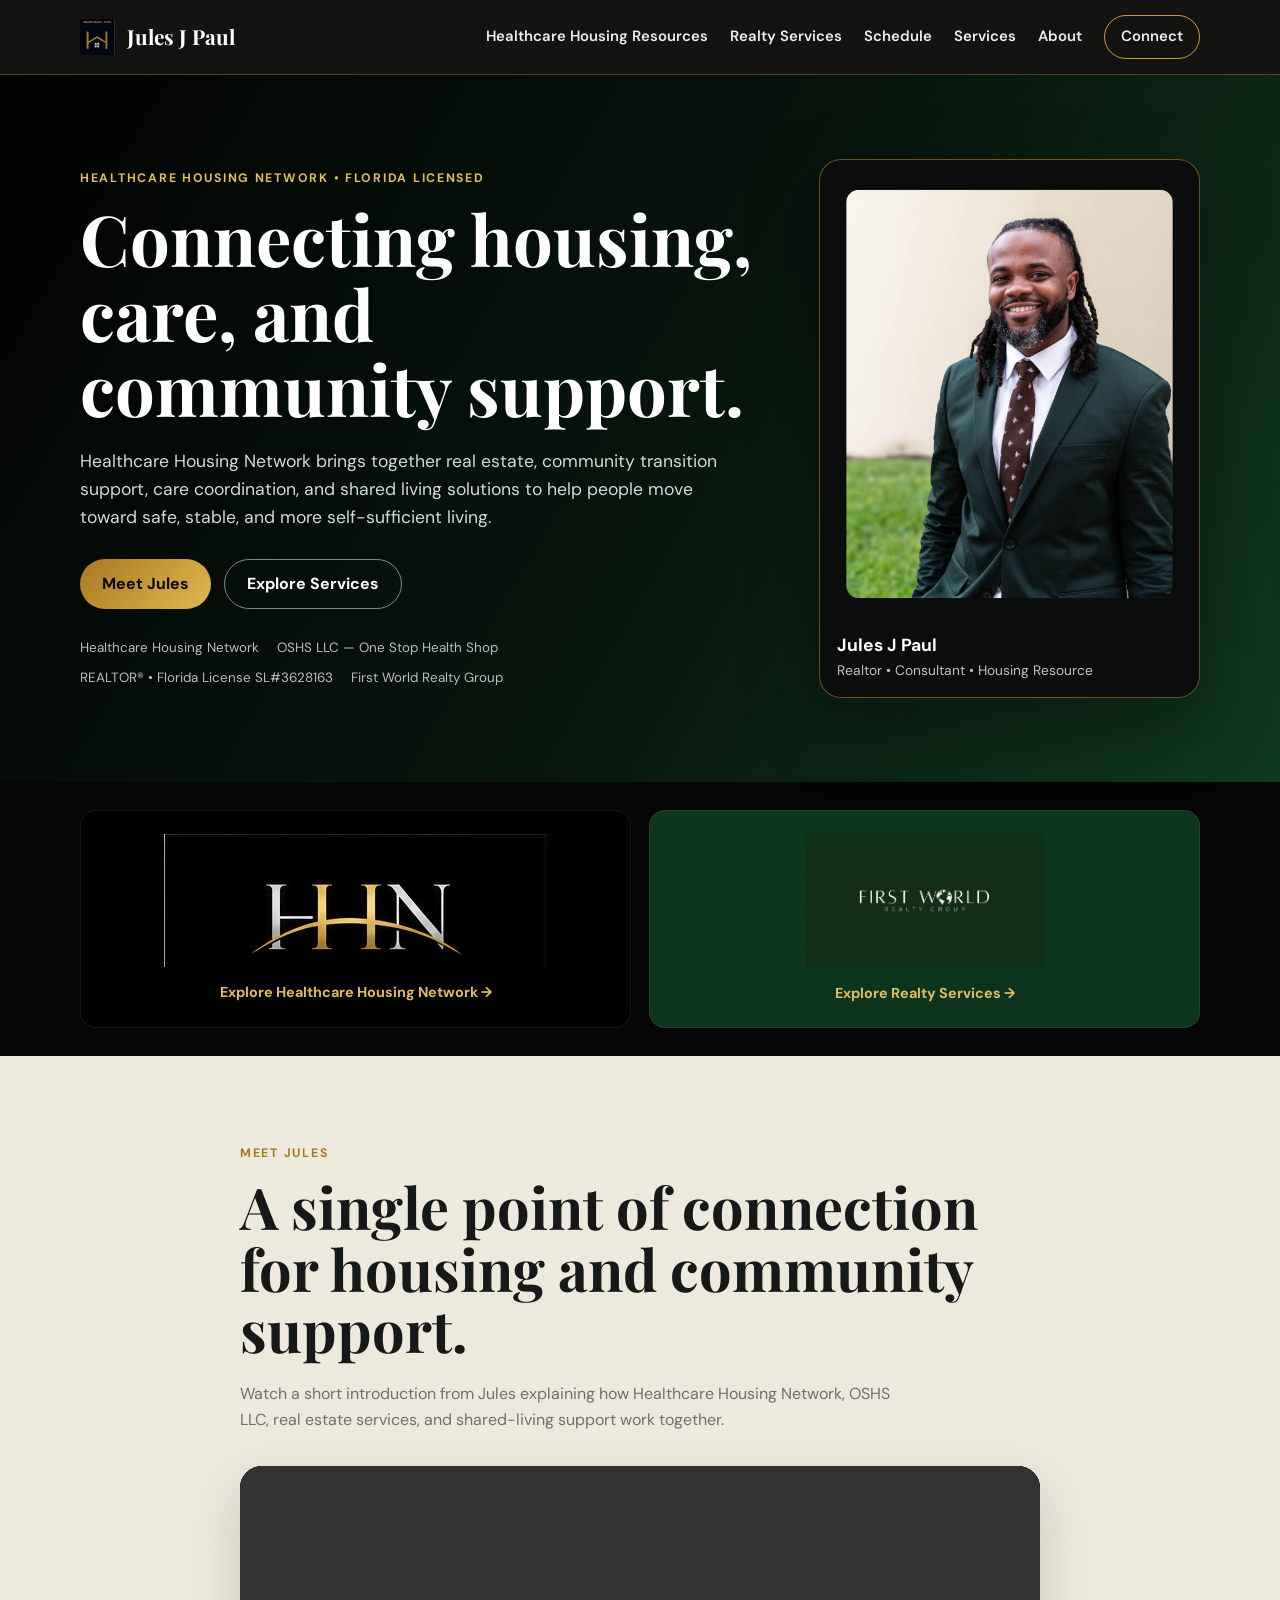
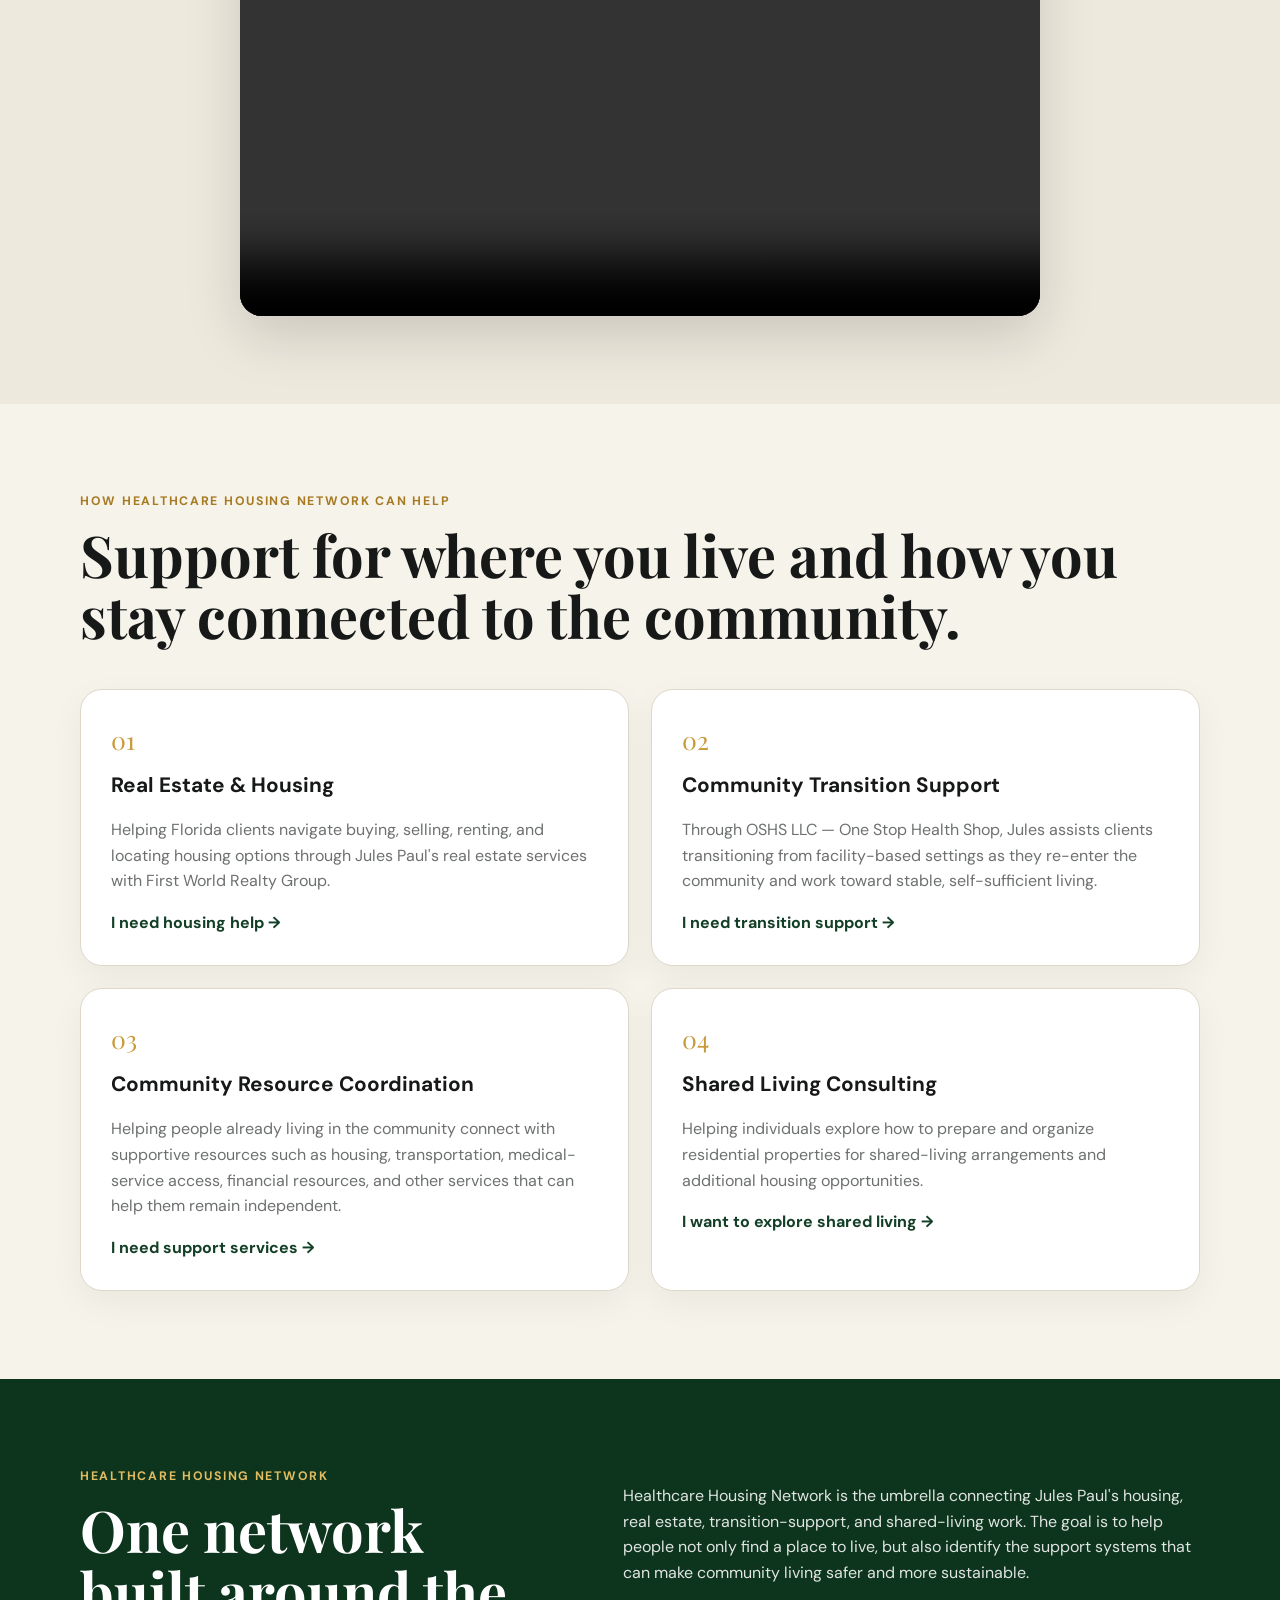
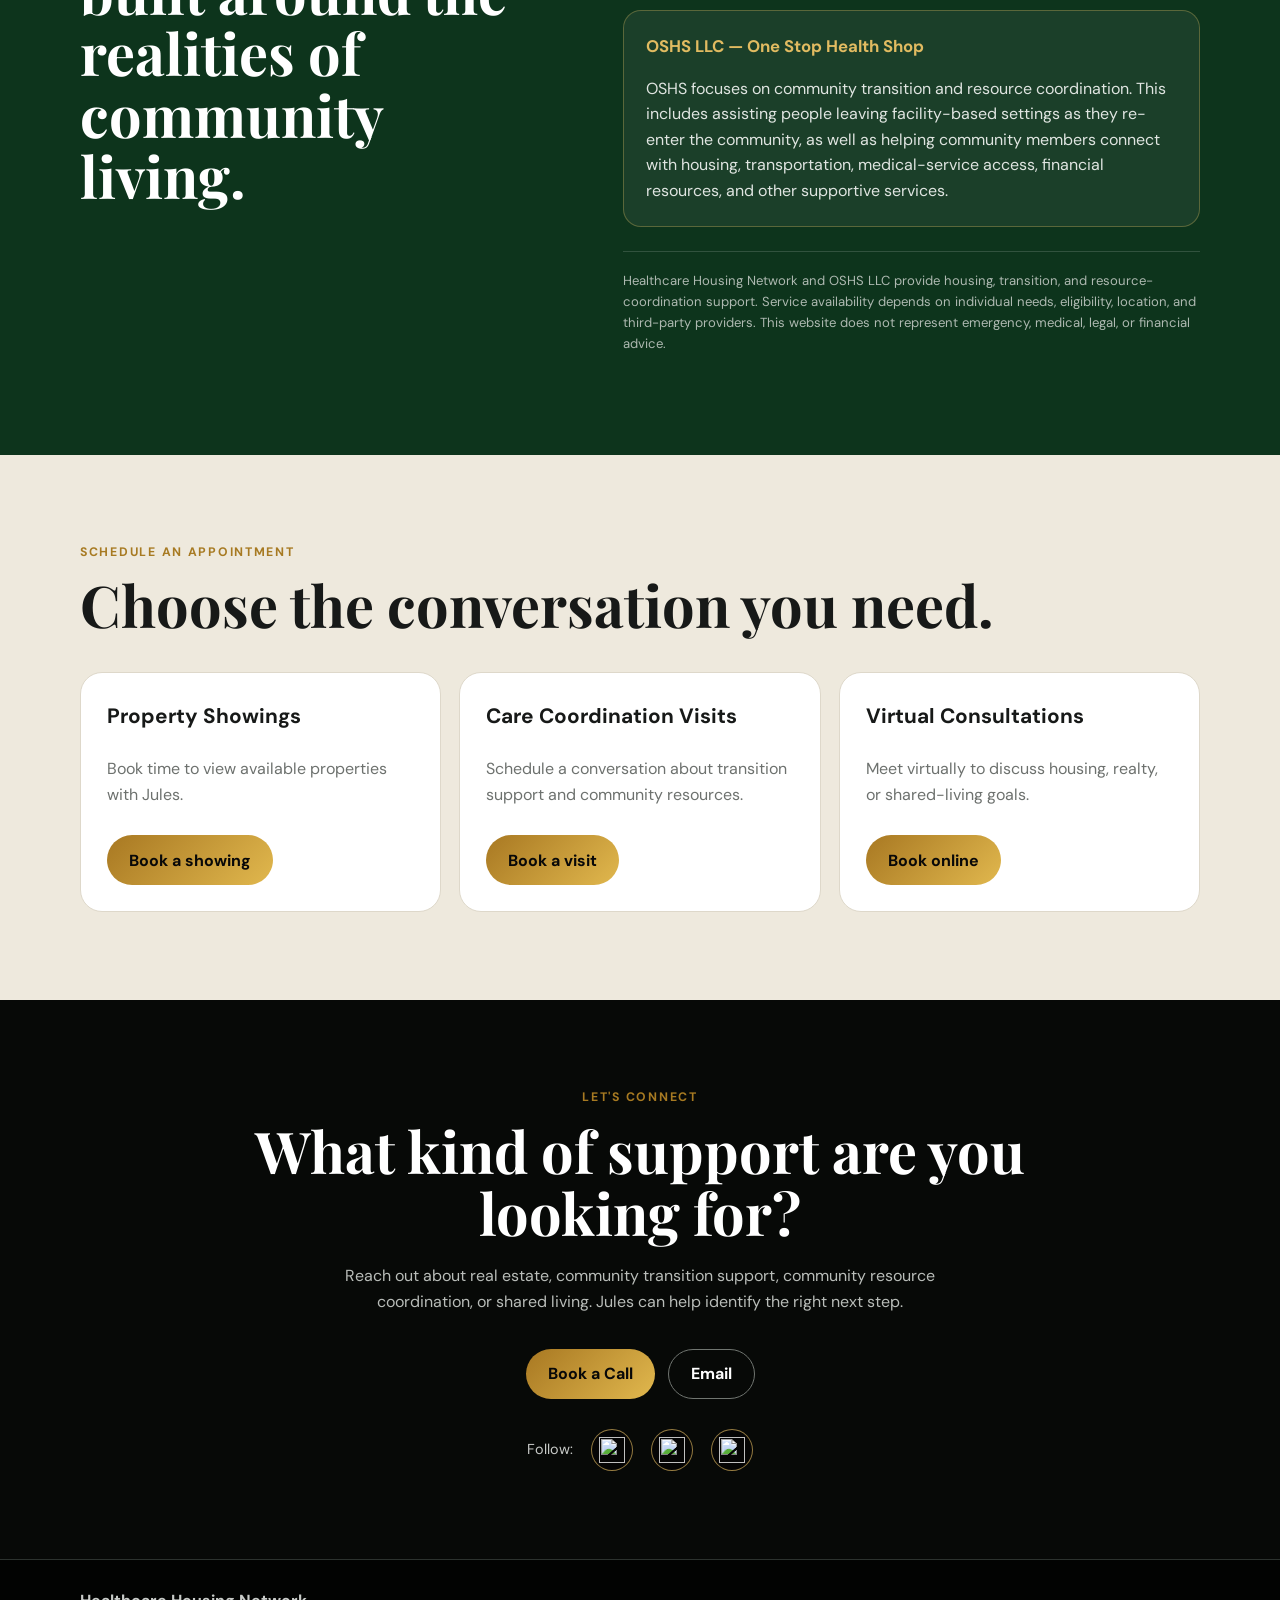
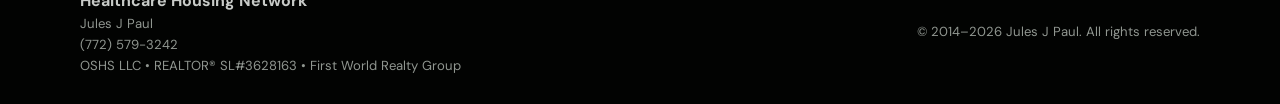
==== commit 90097d01: "feat: Update introduction video and contact information across pages" ====
--- a/index.html
+++ b/index.html
@@ -75,13 +75,12 @@
     <div class="container narrow">
       <p class="eyebrow">Meet Jules</p>
       <h2>A single point of connection for housing and community support.</h2>
-      <p class="section-intro">This space is ready for Jules's 45–75 second introduction video, explaining how Healthcare Housing Network, OSHS LLC, real estate services, and shared-living support work together.</p>
+      <p class="section-intro">Watch a short introduction from Jules explaining how Healthcare Housing Network, OSHS LLC, real estate services, and shared-living support work together.</p>
       <div class="video-shell">
-        <div class="video-placeholder">
-          <div class="play-button">▶</div>
-          <strong>Meet Jules Paul</strong>
-          <span>Introduction video coming soon</span>
-        </div>
+        <video controls preload="metadata" playsinline>
+          <source src="assets/videos/jules-intro-web.mp4" type="video/mp4">
+          Your browser doesn't support embedded video. <a href="assets/videos/jules-intro-web.mp4">Download the video</a> instead.
+        </video>
       </div>
     </div>
   </section>
@@ -186,9 +185,11 @@
   <div class="container footer-wrap">
     <div>
       <strong>Healthcare Housing Network</strong>
-      <span>Jules J Paul • OSHS LLC • REALTOR® SL#3628163 • First World Realty Group</span>
+      <span>Jules J Paul</span>
+      <a data-contact="phone" href="tel:+17725793242">(772) 579-3242</a>
+      <span>OSHS LLC • REALTOR® SL#3628163 • First World Realty Group</span>
     </div>
-    <p>© <span id="year"></span> Jules J Paul. All rights reserved.</p>
+    <p>© 2014–<span id="year"></span> Jules J Paul. All rights reserved.</p>
   </div>
 </footer>
 <script src="js/config.js"></script><script src="js/listings.js"></script><script src="js/main.js"></script>
--- a/css/styles.css
+++ b/css/styles.css
@@ -10,12 +10,12 @@
 .hero{background:linear-gradient(120deg,#020202 0%,#07160d 55%,#10381f 100%);color:#fff;padding:84px 0}.hero-grid{display:grid;grid-template-columns:1.15fr .65fr;gap:64px;align-items:center}.eyebrow{text-transform:uppercase;letter-spacing:.14em;font-size:.77rem;font-weight:700;color:#a77a22;margin:0 0 12px}.hero .eyebrow,.light{color:var(--gold-light)}
 h1,h2{font-family:"Playfair Display",serif;line-height:1.07;margin:0 0 20px}h1{font-size:clamp(2.65rem,5.5vw,4.8rem)}h2{font-size:clamp(2.15rem,5vw,3.6rem)}h3{font-size:1.3rem;margin:8px 0}.hero-text{font-size:1.1rem;color:#d6d8d6;max-width:680px;margin-bottom:28px}.hero-actions,.contact-actions{display:flex;gap:13px;flex-wrap:wrap}.btn{display:inline-flex;align-items:center;justify-content:center;min-height:50px;padding:0 22px;border-radius:999px;text-decoration:none;font-weight:700}.btn-gold{background:linear-gradient(135deg,#a87822,#e1b84e);color:#080808}.btn-outline{border:1px solid #7f8b83;color:#fff}.credentials{display:flex;flex-wrap:wrap;gap:8px 18px;margin-top:28px;color:#b9bfbb;font-size:.84rem}.portrait-wrap{background:#0a0d0b;border:1px solid rgba(201,154,56,.5);padding:12px;border-radius:var(--radius);box-shadow:0 25px 70px rgba(0,0,0,.35);overflow:hidden}.hero-photo{width:100%;aspect-ratio:4/5;object-fit:cover;object-position:center top;border-radius:14px;transform:scale(.92);transform-origin:center}.portrait-caption{padding:15px 5px 4px;display:grid}.portrait-caption strong{font-size:1.1rem}.portrait-caption span{font-size:.86rem;color:#bfc3c0}
 .brand-strip{background:#050505;padding:28px 0}.brand-strip-grid{display:grid;grid-template-columns:1fr 1fr;gap:18px}.brand-panel{min-height:180px;border:1px solid rgba(255,255,255,.08);display:grid;place-items:center;align-content:center;gap:14px;padding:22px;border-radius:16px;overflow:hidden;color:#fff;text-decoration:none}.brand-panel img{max-height:135px;width:auto}.brand-panel span{color:var(--gold-light);font-size:.9rem;font-weight:700}.black-panel{background:#000}.green-panel{background:#0d341c}
-.section{padding:88px 0}.section-intro{color:var(--muted);max-width:670px;margin-bottom:34px}.video-section{background:#eee9dd}.video-shell{border-radius:var(--radius);overflow:hidden;background:#050505;box-shadow:0 20px 55px rgba(0,0,0,.15)}.video-placeholder{aspect-ratio:16/9;display:grid;place-items:center;align-content:center;gap:8px;color:#fff;background:radial-gradient(circle at 30% 20%,#18492a 0%,#08130c 35%,#030403 75%)}.play-button{width:72px;height:72px;border-radius:50%;display:grid;place-items:center;background:var(--gold);color:#050505;font-size:1.3rem}.video-placeholder span{color:#b7bbb8;font-size:.9rem}
+.section{padding:88px 0}.section-intro{color:var(--muted);max-width:670px;margin-bottom:34px}.video-section{background:#eee9dd}.video-shell{border-radius:var(--radius);overflow:hidden;background:#050505;box-shadow:0 20px 55px rgba(0,0,0,.15)}.video-shell video{width:100%;aspect-ratio:16/9;display:block;background:#000}
 .services-grid{display:grid;grid-template-columns:repeat(3,1fr);gap:22px;margin-top:42px}.service-card{background:#fff;border:1px solid var(--line);border-radius:var(--radius);padding:30px;box-shadow:0 12px 35px rgba(20,20,20,.05)}.service-number{font-family:"Playfair Display",serif;color:var(--gold);font-size:1.55rem}.service-card p{color:var(--muted)}.service-card a{color:var(--green-2);font-weight:700;text-decoration:none}
 .about-section{background:var(--green);color:#fff}.about-grid{display:grid;grid-template-columns:.9fr 1.1fr;gap:70px}.about-copy p{color:#e0e5e1}.about-copy .disclaimer{font-size:.82rem;color:#aeb9b1;border-top:1px solid rgba(255,255,255,.15);padding-top:18px;margin-top:24px}
 .contact-section{background:#070907;color:#fff;text-align:center}.contact-section .section-intro{color:#b9bdb9;margin-inline:auto}.contact-actions{justify-content:center}.btn-outline-light{border:1px solid #707570;color:#fff}.socials{margin-top:30px;display:flex;justify-content:center;align-items:center;flex-wrap:wrap;gap:10px 18px;font-size:.9rem;color:#c8cbc8}.social-logo-link{width:42px;height:42px;display:grid;place-items:center;border:1px solid rgba(225,187,97,.65);border-radius:50%;background:#050505;transition:transform .2s ease,border-color .2s ease}.social-logo-link:hover{transform:translateY(-2px);border-color:var(--gold-light)}.social-logo-link img{width:26px;height:26px;object-fit:cover}.visually-hidden{position:absolute;width:1px;height:1px;padding:0;margin:-1px;overflow:hidden;clip:rect(0,0,0,0);white-space:nowrap;border:0}
 .schedule-section{background:#eee9dd}.schedule-grid{display:grid;grid-template-columns:repeat(3,1fr);gap:18px;margin-top:36px}.schedule-card{background:#fff;border:1px solid var(--line);border-radius:var(--radius);padding:26px;display:flex;flex-direction:column;align-items:flex-start}.schedule-card h3{margin-top:0}.schedule-card p{color:var(--muted);flex:1}.schedule-card .btn{margin-top:12px}
-.site-footer{background:#020302;color:#c8cbc8;border-top:1px solid #2c322e;padding:28px 0}.footer-wrap{display:flex;justify-content:space-between;gap:25px;align-items:center}.footer-wrap div{display:grid}.footer-wrap span,.footer-wrap p{font-size:.82rem;color:#909690;margin:0}
+.site-footer{background:#020302;color:#c8cbc8;border-top:1px solid #2c322e;padding:28px 0}.footer-wrap{display:flex;justify-content:space-between;gap:25px;align-items:center}.footer-wrap div{display:grid}.footer-wrap span,.footer-wrap p,.footer-wrap a{font-size:.82rem;color:#909690;margin:0;text-decoration:none}
 .menu-toggle{display:none;background:transparent;color:#fff;border:1px solid rgba(225,187,97,.7);border-radius:999px;padding:8px 14px;font:inherit;font-weight:700}.listing-filters{display:grid;grid-template-columns:repeat(3,1fr);gap:14px;margin:30px 0 12px}.listing-filters label,.intake-form label{display:grid;gap:6px;font-weight:700;font-size:.9rem}.listing-filters input,.listing-filters select,.intake-form input,.intake-form select,.intake-form textarea{width:100%;border:1px solid #cfc8ba;background:#fff;border-radius:8px;padding:13px;font:inherit;color:inherit}.listing-count{font-size:.9rem;color:var(--muted)}.listing-grid{display:grid;grid-template-columns:repeat(3,1fr);gap:20px}.listing-card{background:#fff;border:1px solid var(--line);border-radius:16px;overflow:hidden;box-shadow:0 12px 35px rgba(20,20,20,.06)}.listing-card>img{width:100%;height:190px;object-fit:cover}.listing-body{padding:20px}.listing-body h3{font-family:"Playfair Display",serif;font-size:1.8rem}.listing-body p{color:var(--muted);margin:4px 0 12px}.listing-address{font-weight:700!important;color:var(--ink)!important}.listing-meta{display:flex;justify-content:space-between;align-items:center;color:var(--green-2);font-size:.8rem;font-weight:700;text-transform:uppercase;letter-spacing:.08em}.favorite-button{border:1px solid var(--line);background:var(--cream);border-radius:999px;padding:6px 11px;color:var(--green-2);font:inherit;font-size:.75rem}.favorite-button.is-saved{background:var(--gold);border-color:var(--gold);color:#050505}.text-link{color:var(--green-2);font-weight:700;text-decoration:none}.form-section{background:#f0ece3}.intake-form{display:grid;gap:18px;background:#fff;border:1px solid var(--line);padding:28px;border-radius:16px}.intake-form .btn{justify-self:start;border:0;cursor:pointer}.property-image{width:100%;max-height:460px;object-fit:cover;border-radius:16px;margin-bottom:28px}.property-copy{font-size:1.1rem;color:var(--muted)}.btn-outline-dark{border:1px solid var(--green-2);color:var(--green-2)}.empty-state{grid-column:1/-1;padding:30px;background:#fff;border:1px solid var(--line);border-radius:12px}.error-page{min-height:100vh;display:grid;place-content:center;justify-items:start;gap:10px;padding:8%;background:linear-gradient(130deg,#050505,#123f25);color:#fff}.error-page h1{max-width:680px}.error-page p:not(.eyebrow){max-width:520px;color:#d7ded9}
 .business-hero-grid{display:grid;grid-template-columns:1.15fr .65fr;gap:64px;align-items:center}.business-hero{padding:84px 0}.business-logo-wrap{display:grid;place-items:center;min-height:320px}.business-logo{width:100%;max-height:280px;object-fit:contain;border-radius:12px}.realty-logo-wrap{background:#123f25}.realty-logo{background:#fff;padding:22px}.split-callout{display:grid;grid-template-columns:1fr 1fr;gap:70px;align-items:center}.split-callout .section-intro{margin-bottom:24px}
 @media(max-width:820px){.hero-grid,.services-grid,.about-grid,.brand-strip-grid{grid-template-columns:1fr}.portrait-wrap{max-width:500px}.about-grid{gap:24px}.brand-panel{min-height:150px}}
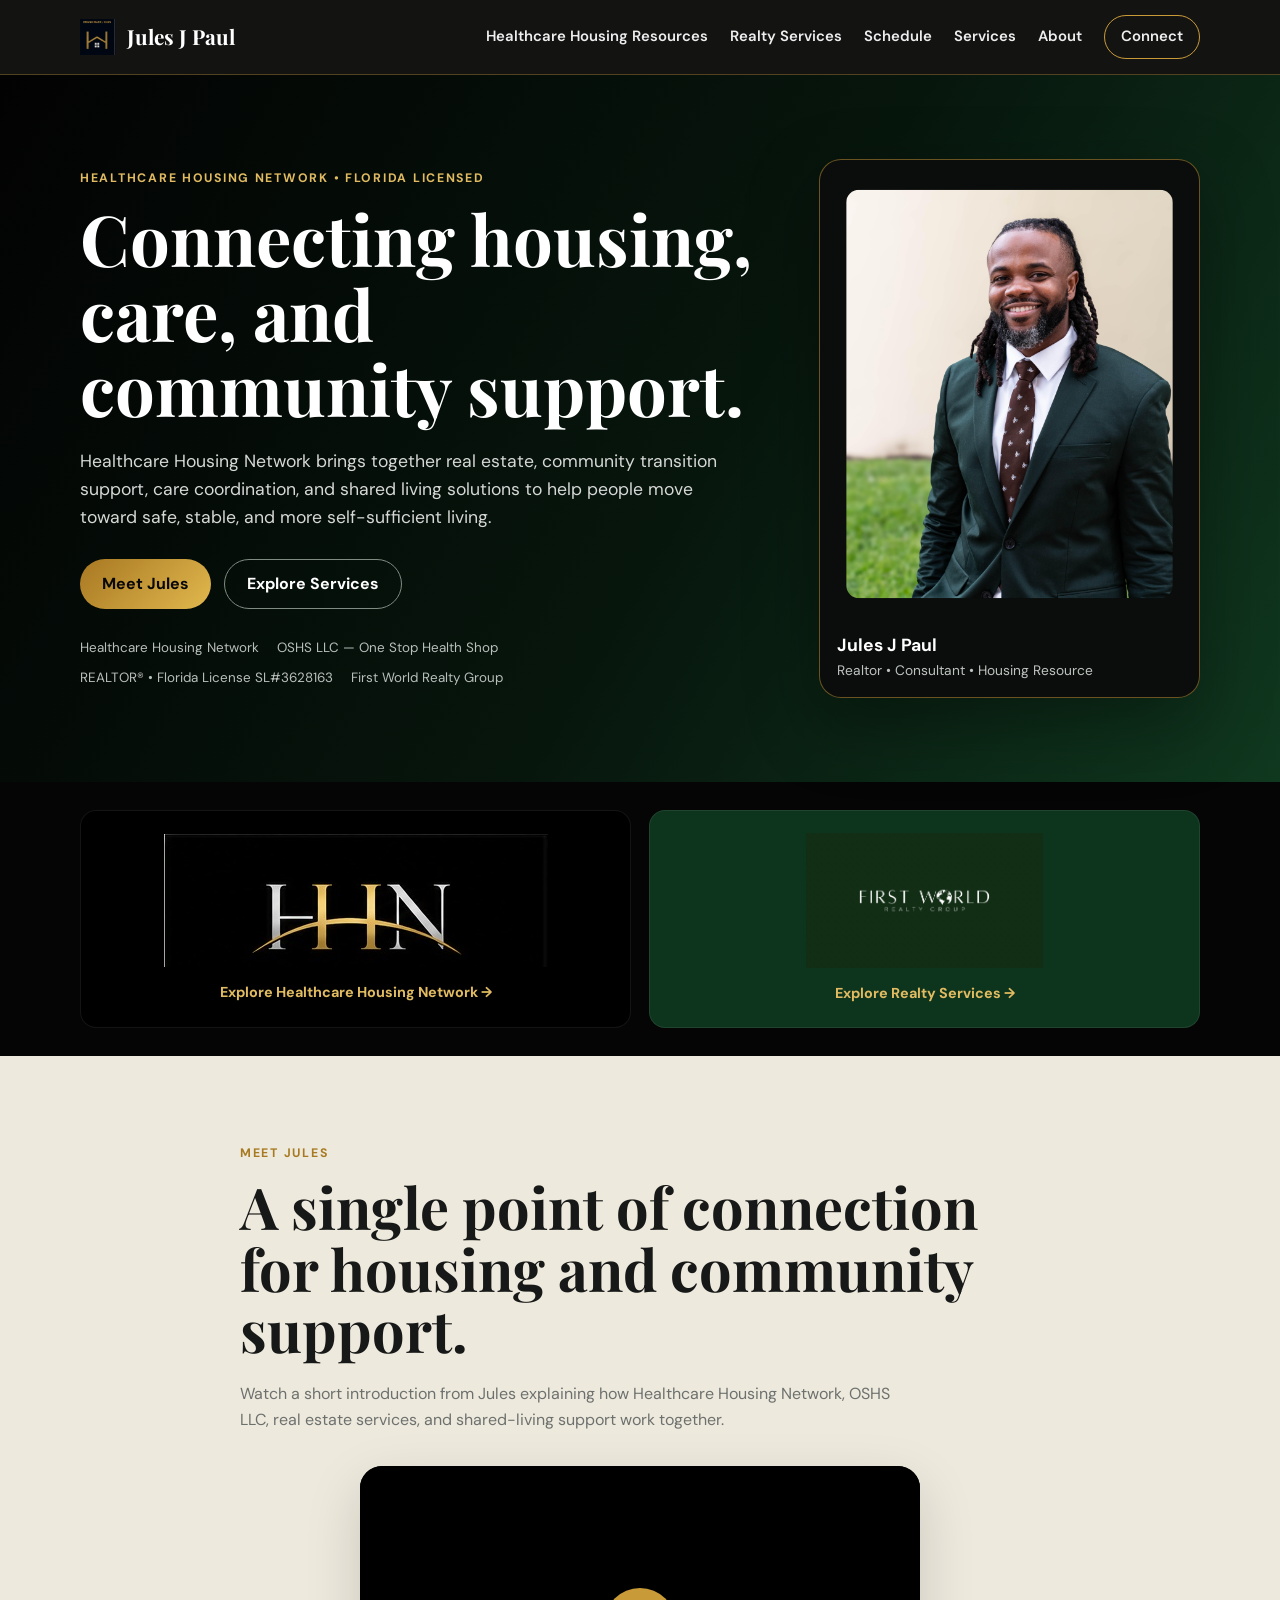
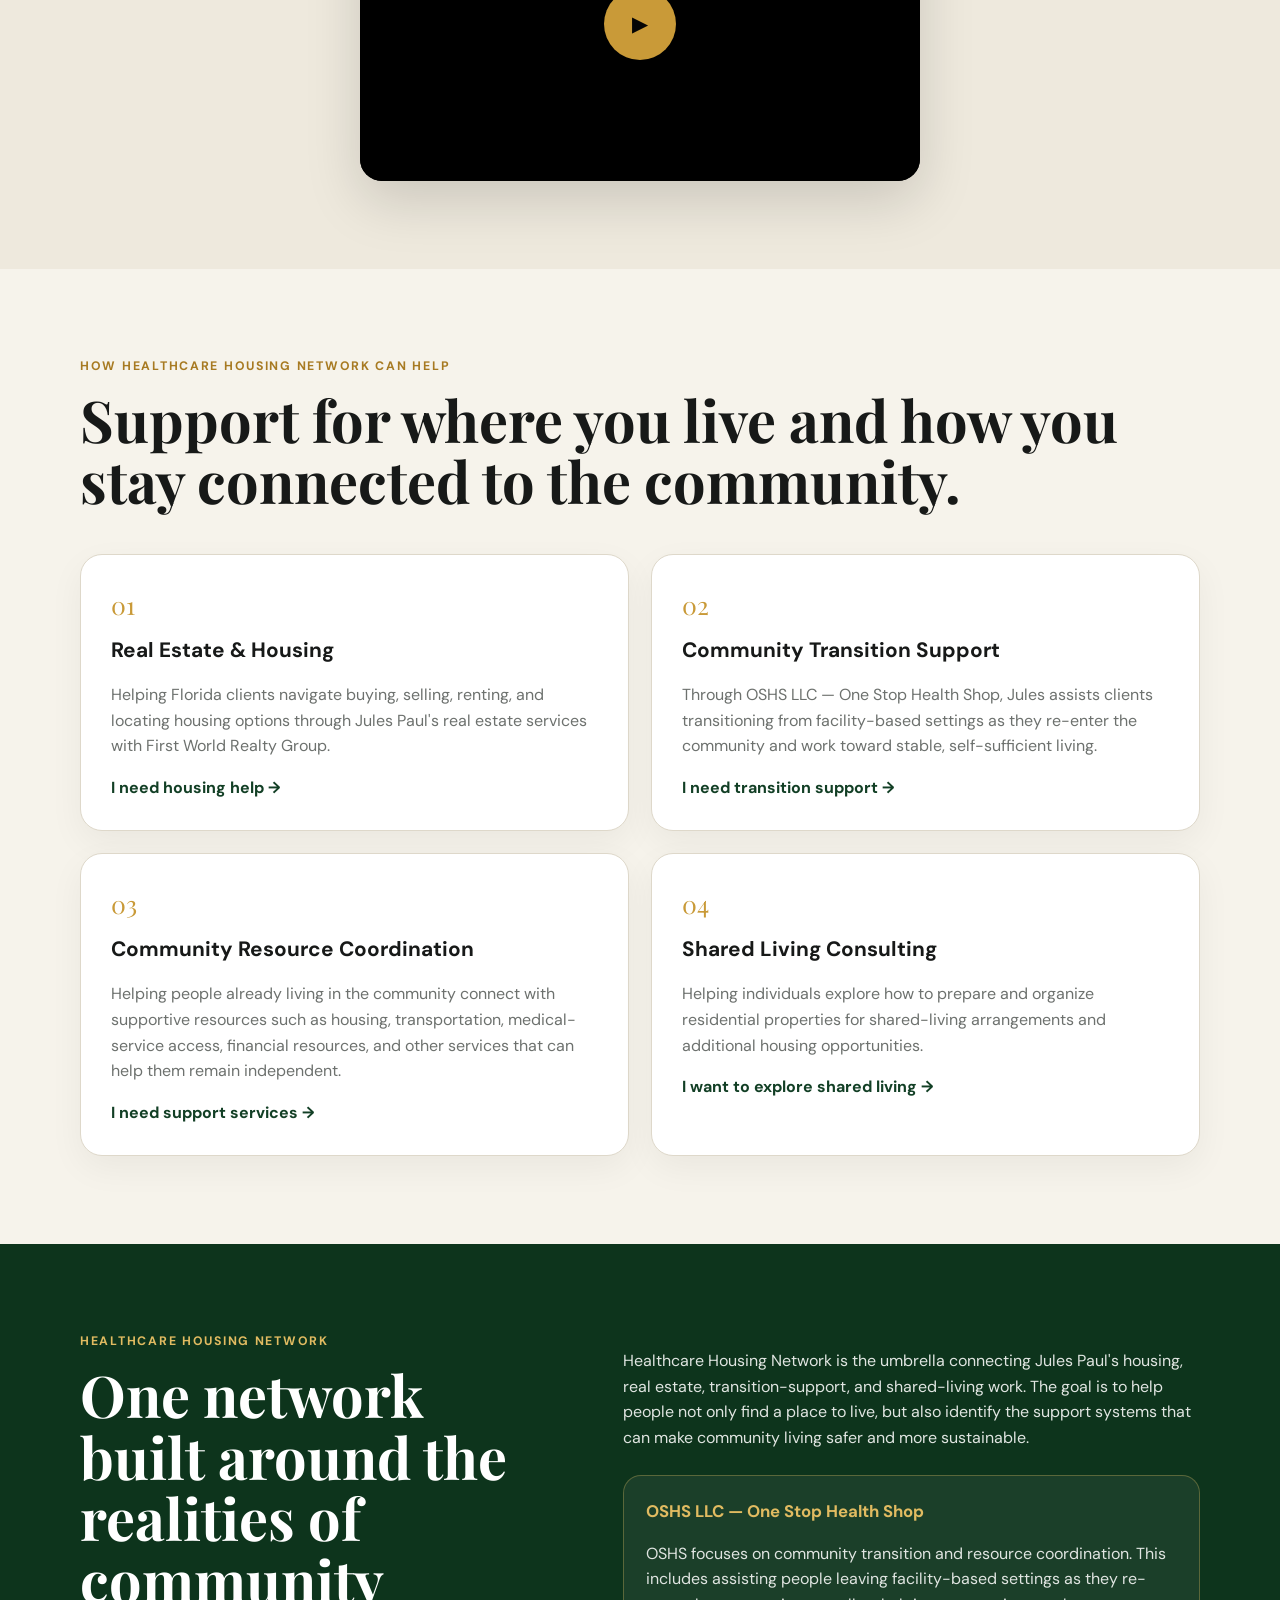
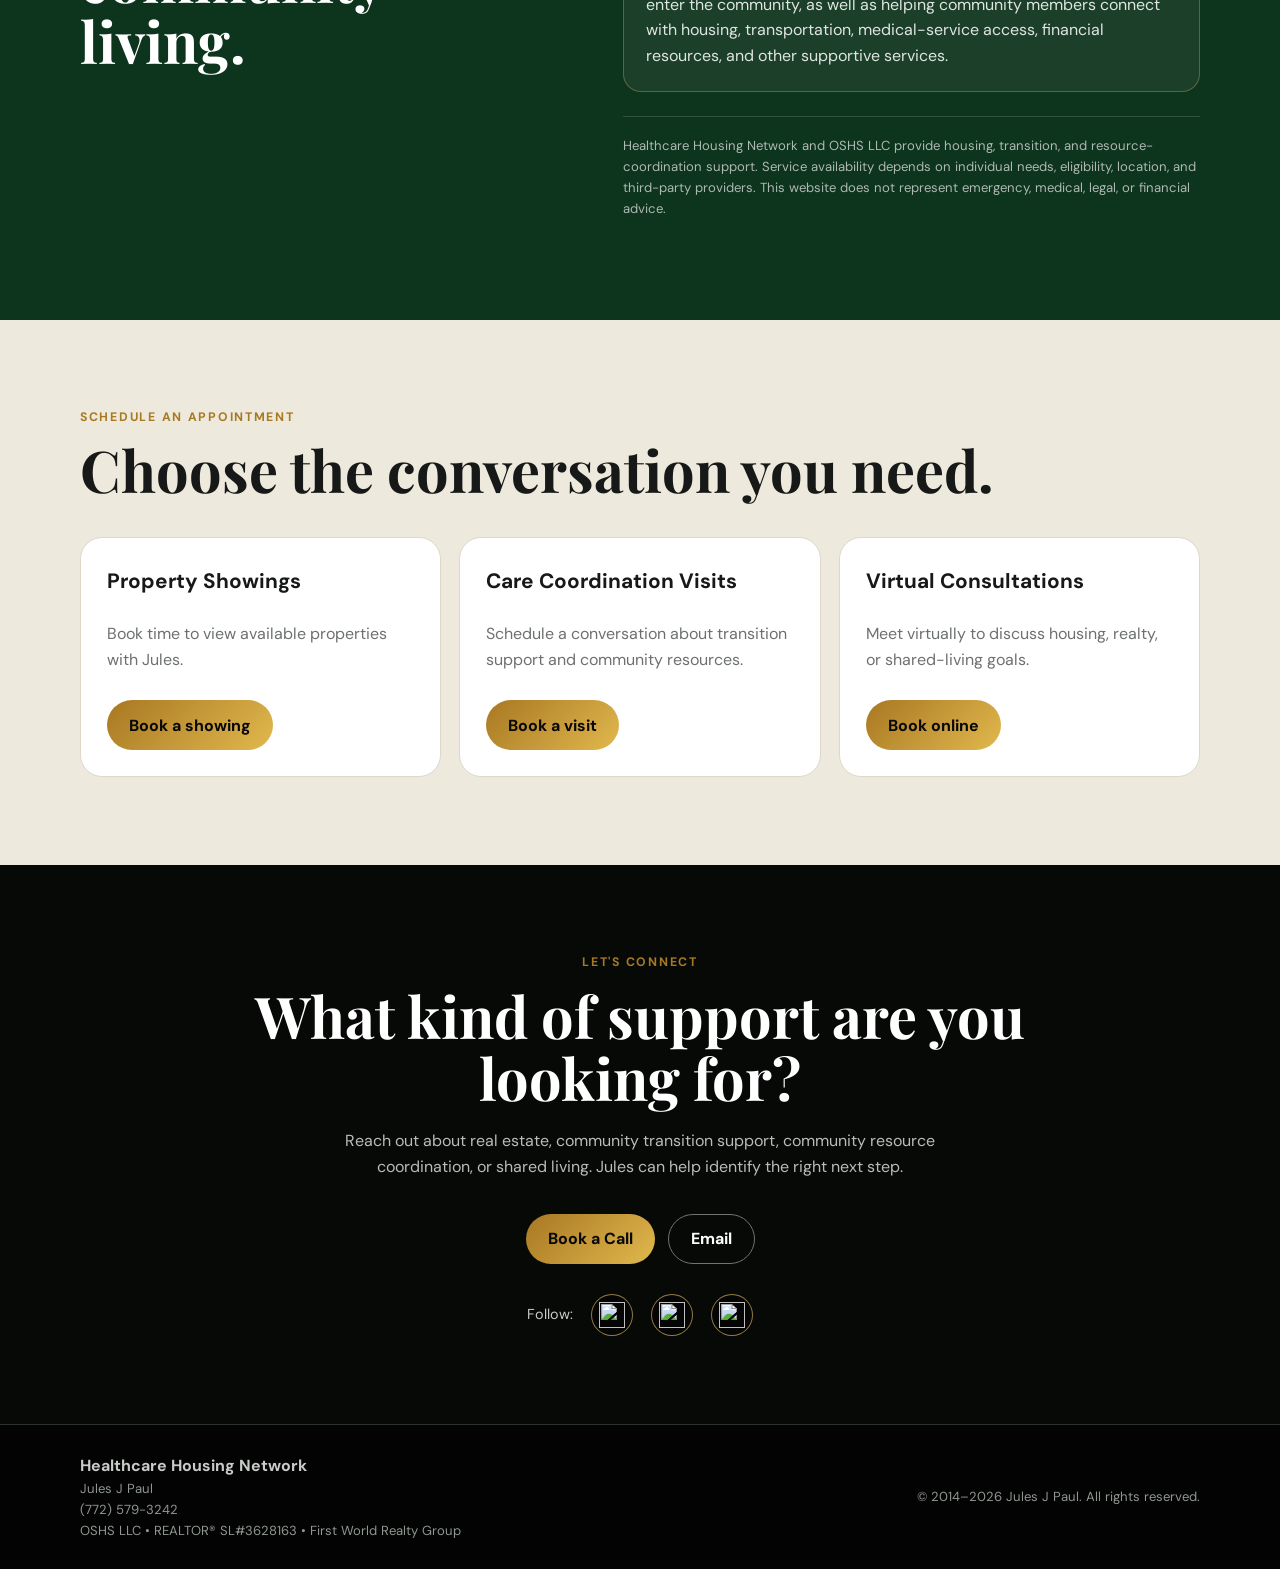
==== commit 915d50ab: "feat: Enhance video section with play toggle and improved layout" ====
--- a/index.html
+++ b/index.html
@@ -72,15 +72,18 @@
   </section>
 
   <section id="video" class="section video-section">
-    <div class="container narrow">
-      <p class="eyebrow">Meet Jules</p>
-      <h2>A single point of connection for housing and community support.</h2>
-      <p class="section-intro">Watch a short introduction from Jules explaining how Healthcare Housing Network, OSHS LLC, real estate services, and shared-living support work together.</p>
+    <div class="container">
+      <div class="video-intro">
+        <p class="eyebrow">Meet Jules</p>
+        <h2>A single point of connection for housing and community support.</h2>
+        <p class="section-intro">Watch a short introduction from Jules explaining how Healthcare Housing Network, OSHS LLC, real estate services, and shared-living support work together.</p>
+      </div>
       <div class="video-shell">
-        <video controls preload="metadata" playsinline>
+        <video id="intro-video" preload="metadata" playsinline aria-label="Introduction video from Jules J Paul">
           <source src="assets/videos/jules-intro-web.mp4" type="video/mp4">
           Your browser doesn't support embedded video. <a href="assets/videos/jules-intro-web.mp4">Download the video</a> instead.
         </video>
+        <button class="video-play-toggle" type="button" aria-label="Play introduction video"><span aria-hidden="true">▶</span></button>
       </div>
     </div>
   </section>
--- a/css/styles.css
+++ b/css/styles.css
@@ -10,7 +10,7 @@
 .hero{background:linear-gradient(120deg,#020202 0%,#07160d 55%,#10381f 100%);color:#fff;padding:84px 0}.hero-grid{display:grid;grid-template-columns:1.15fr .65fr;gap:64px;align-items:center}.eyebrow{text-transform:uppercase;letter-spacing:.14em;font-size:.77rem;font-weight:700;color:#a77a22;margin:0 0 12px}.hero .eyebrow,.light{color:var(--gold-light)}
 h1,h2{font-family:"Playfair Display",serif;line-height:1.07;margin:0 0 20px}h1{font-size:clamp(2.65rem,5.5vw,4.8rem)}h2{font-size:clamp(2.15rem,5vw,3.6rem)}h3{font-size:1.3rem;margin:8px 0}.hero-text{font-size:1.1rem;color:#d6d8d6;max-width:680px;margin-bottom:28px}.hero-actions,.contact-actions{display:flex;gap:13px;flex-wrap:wrap}.btn{display:inline-flex;align-items:center;justify-content:center;min-height:50px;padding:0 22px;border-radius:999px;text-decoration:none;font-weight:700}.btn-gold{background:linear-gradient(135deg,#a87822,#e1b84e);color:#080808}.btn-outline{border:1px solid #7f8b83;color:#fff}.credentials{display:flex;flex-wrap:wrap;gap:8px 18px;margin-top:28px;color:#b9bfbb;font-size:.84rem}.portrait-wrap{background:#0a0d0b;border:1px solid rgba(201,154,56,.5);padding:12px;border-radius:var(--radius);box-shadow:0 25px 70px rgba(0,0,0,.35);overflow:hidden}.hero-photo{width:100%;aspect-ratio:4/5;object-fit:cover;object-position:center top;border-radius:14px;transform:scale(.92);transform-origin:center}.portrait-caption{padding:15px 5px 4px;display:grid}.portrait-caption strong{font-size:1.1rem}.portrait-caption span{font-size:.86rem;color:#bfc3c0}
 .brand-strip{background:#050505;padding:28px 0}.brand-strip-grid{display:grid;grid-template-columns:1fr 1fr;gap:18px}.brand-panel{min-height:180px;border:1px solid rgba(255,255,255,.08);display:grid;place-items:center;align-content:center;gap:14px;padding:22px;border-radius:16px;overflow:hidden;color:#fff;text-decoration:none}.brand-panel img{max-height:135px;width:auto}.brand-panel span{color:var(--gold-light);font-size:.9rem;font-weight:700}.black-panel{background:#000}.green-panel{background:#0d341c}
-.section{padding:88px 0}.section-intro{color:var(--muted);max-width:670px;margin-bottom:34px}.video-section{background:#eee9dd}.video-shell{border-radius:var(--radius);overflow:hidden;background:#050505;box-shadow:0 20px 55px rgba(0,0,0,.15)}.video-shell video{width:100%;aspect-ratio:16/9;display:block;background:#000}
+.section{padding:88px 0}.section-intro{color:var(--muted);max-width:670px;margin-bottom:34px}.video-section{background:#eee9dd}.video-intro{max-width:800px;margin:0 auto}.video-shell{position:relative;max-width:560px;margin:0 auto;border-radius:var(--radius);overflow:hidden;background:#050505;box-shadow:0 20px 55px rgba(0,0,0,.15)}.video-shell video{width:100%;aspect-ratio:16/9;display:block;background:#000;transform:scale(3.2);transform-origin:center;cursor:pointer}.video-play-toggle{position:absolute;inset:0;margin:auto;width:72px;height:72px;border:0;border-radius:50%;display:grid;place-items:center;background:var(--gold);color:#050505;font-size:1.3rem;cursor:pointer}.video-play-toggle.is-hidden{display:none}
 .services-grid{display:grid;grid-template-columns:repeat(3,1fr);gap:22px;margin-top:42px}.service-card{background:#fff;border:1px solid var(--line);border-radius:var(--radius);padding:30px;box-shadow:0 12px 35px rgba(20,20,20,.05)}.service-number{font-family:"Playfair Display",serif;color:var(--gold);font-size:1.55rem}.service-card p{color:var(--muted)}.service-card a{color:var(--green-2);font-weight:700;text-decoration:none}
 .about-section{background:var(--green);color:#fff}.about-grid{display:grid;grid-template-columns:.9fr 1.1fr;gap:70px}.about-copy p{color:#e0e5e1}.about-copy .disclaimer{font-size:.82rem;color:#aeb9b1;border-top:1px solid rgba(255,255,255,.15);padding-top:18px;margin-top:24px}
 .contact-section{background:#070907;color:#fff;text-align:center}.contact-section .section-intro{color:#b9bdb9;margin-inline:auto}.contact-actions{justify-content:center}.btn-outline-light{border:1px solid #707570;color:#fff}.socials{margin-top:30px;display:flex;justify-content:center;align-items:center;flex-wrap:wrap;gap:10px 18px;font-size:.9rem;color:#c8cbc8}.social-logo-link{width:42px;height:42px;display:grid;place-items:center;border:1px solid rgba(225,187,97,.65);border-radius:50%;background:#050505;transition:transform .2s ease,border-color .2s ease}.social-logo-link:hover{transform:translateY(-2px);border-color:var(--gold-light)}.social-logo-link img{width:26px;height:26px;object-fit:cover}.visually-hidden{position:absolute;width:1px;height:1px;padding:0;margin:-1px;overflow:hidden;clip:rect(0,0,0,0);white-space:nowrap;border:0}
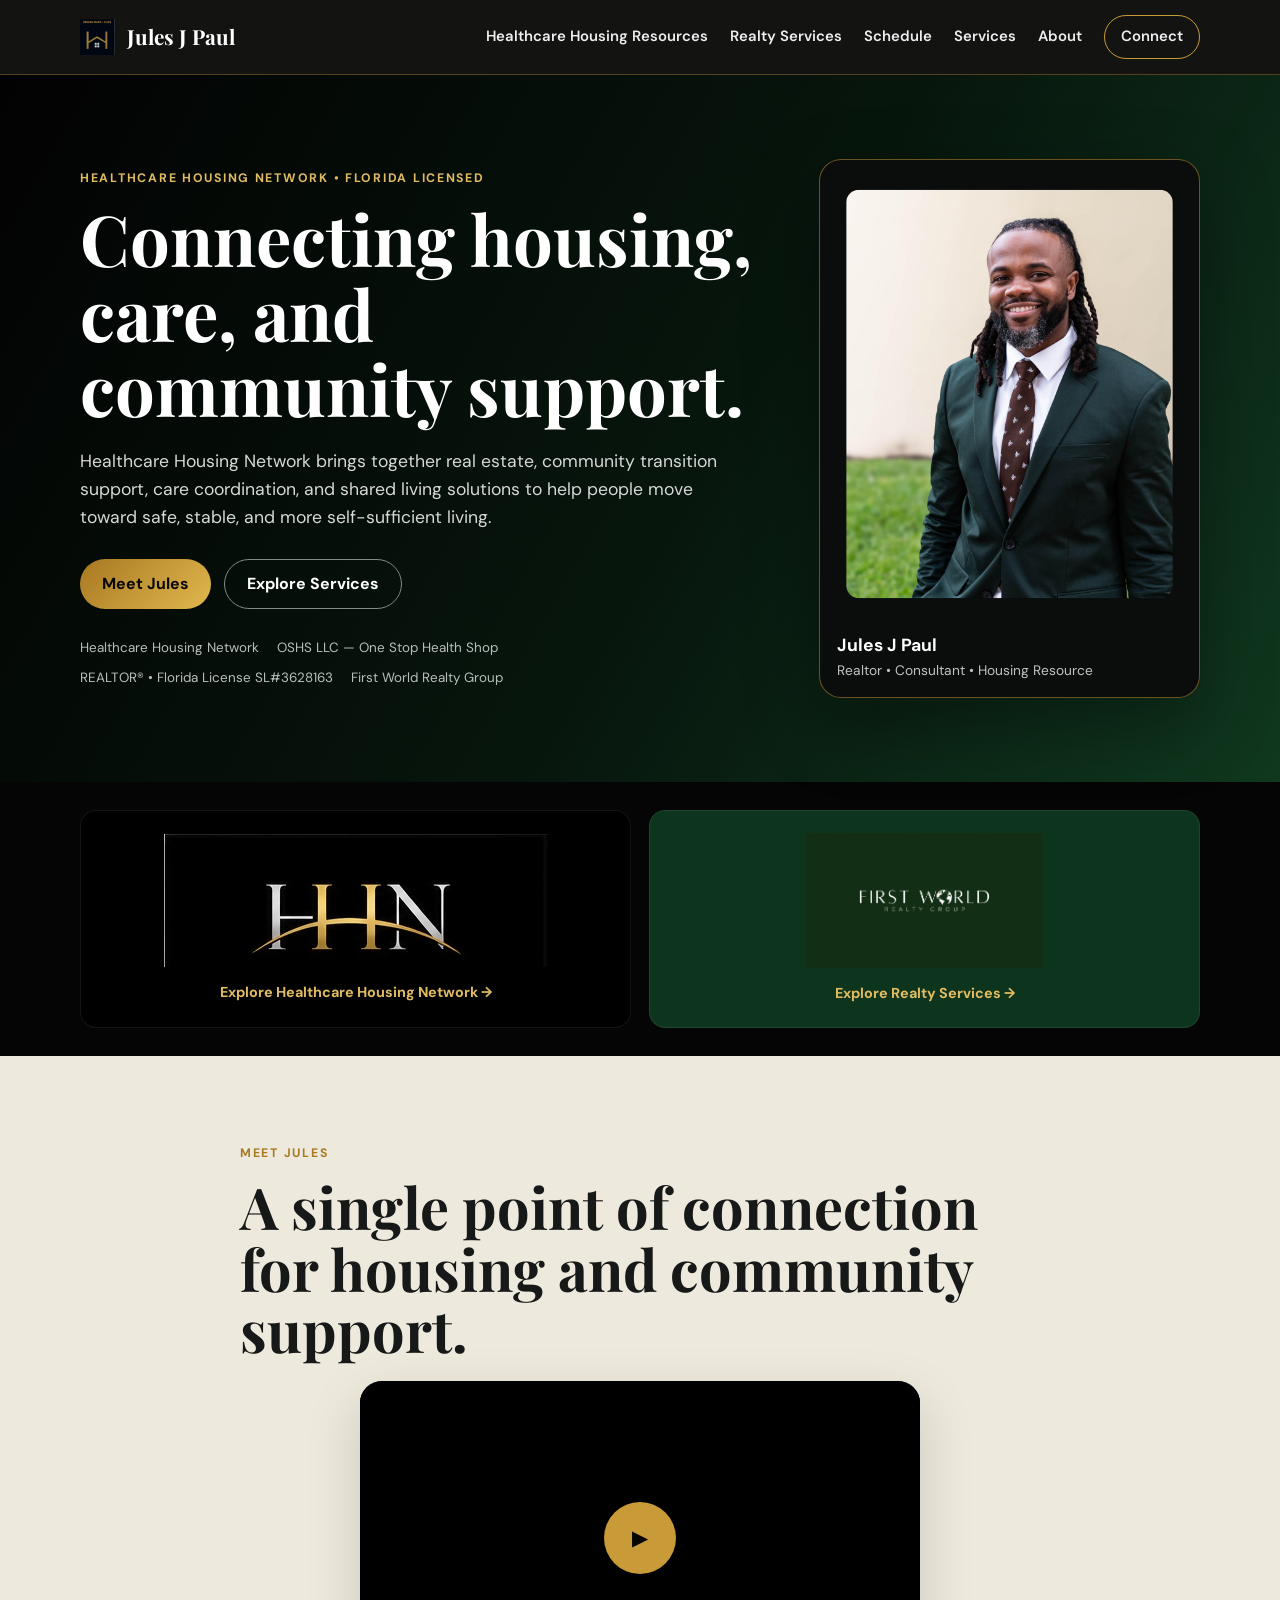
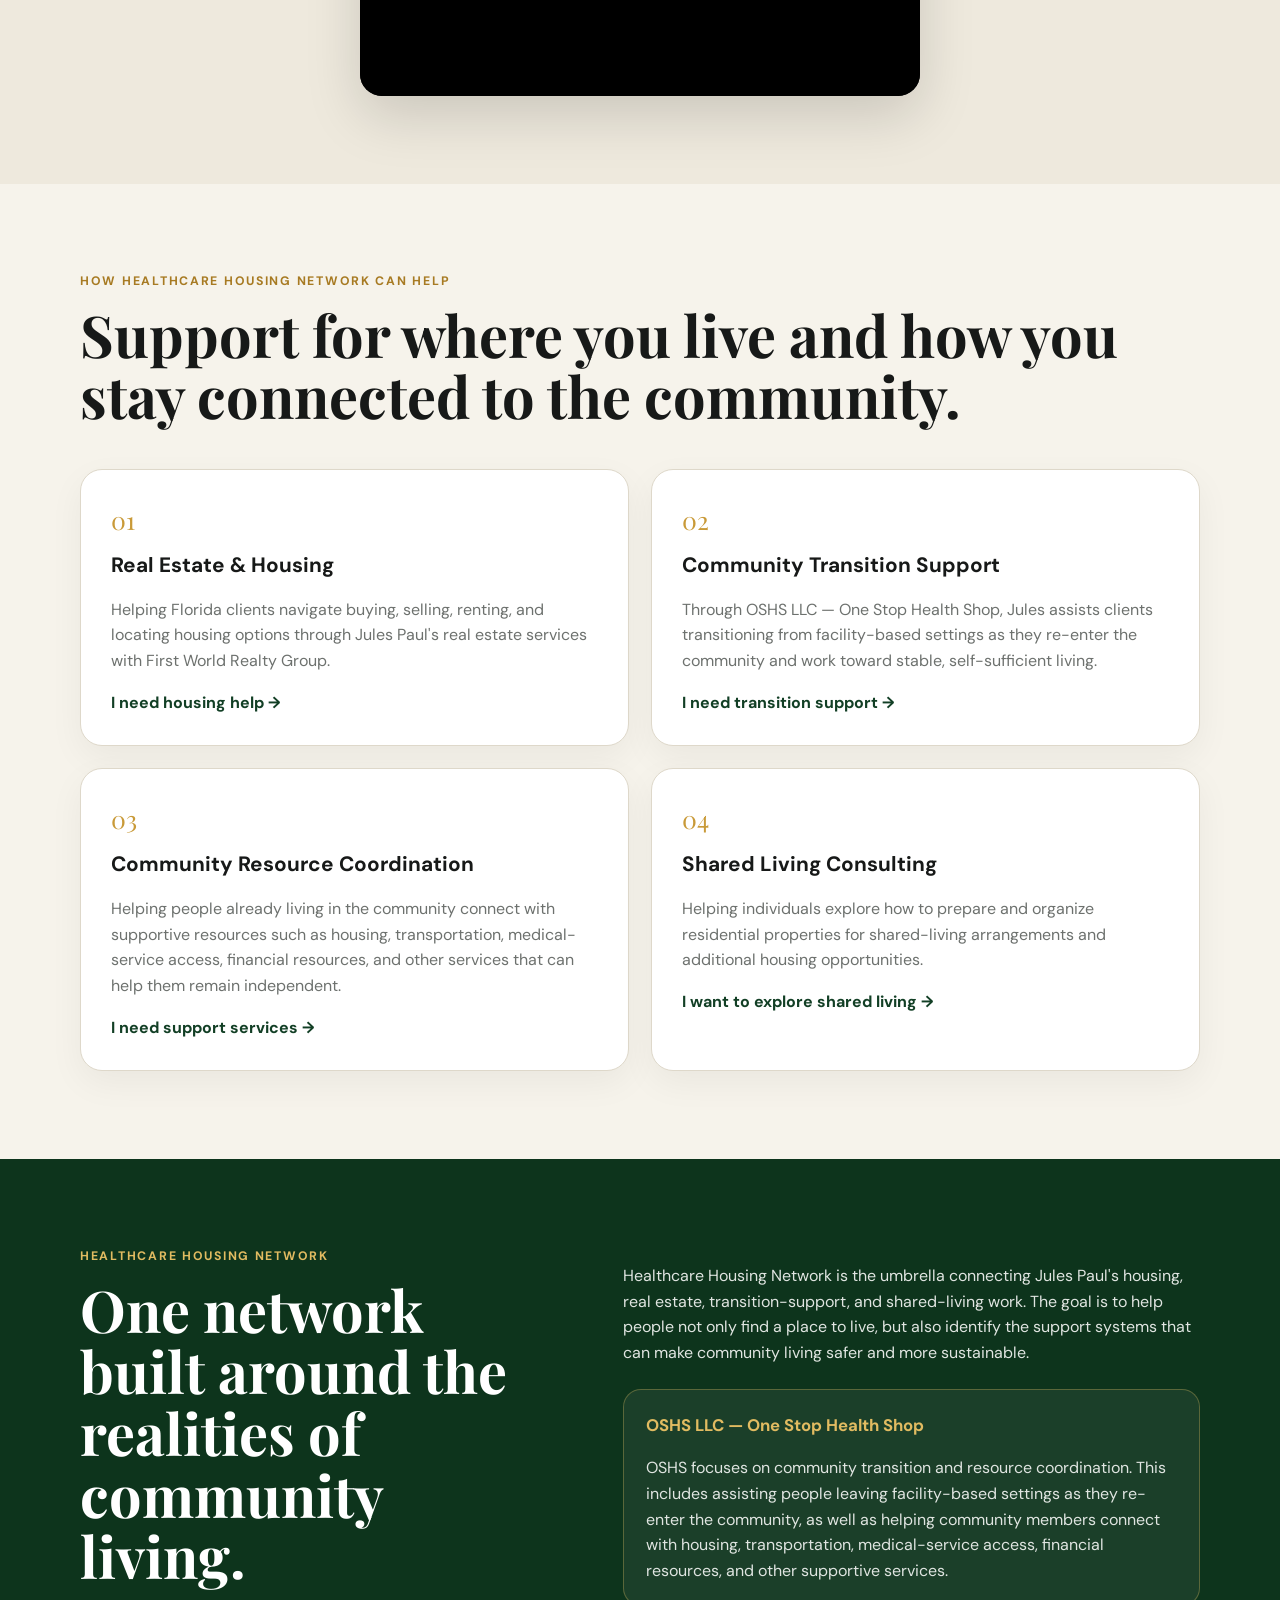
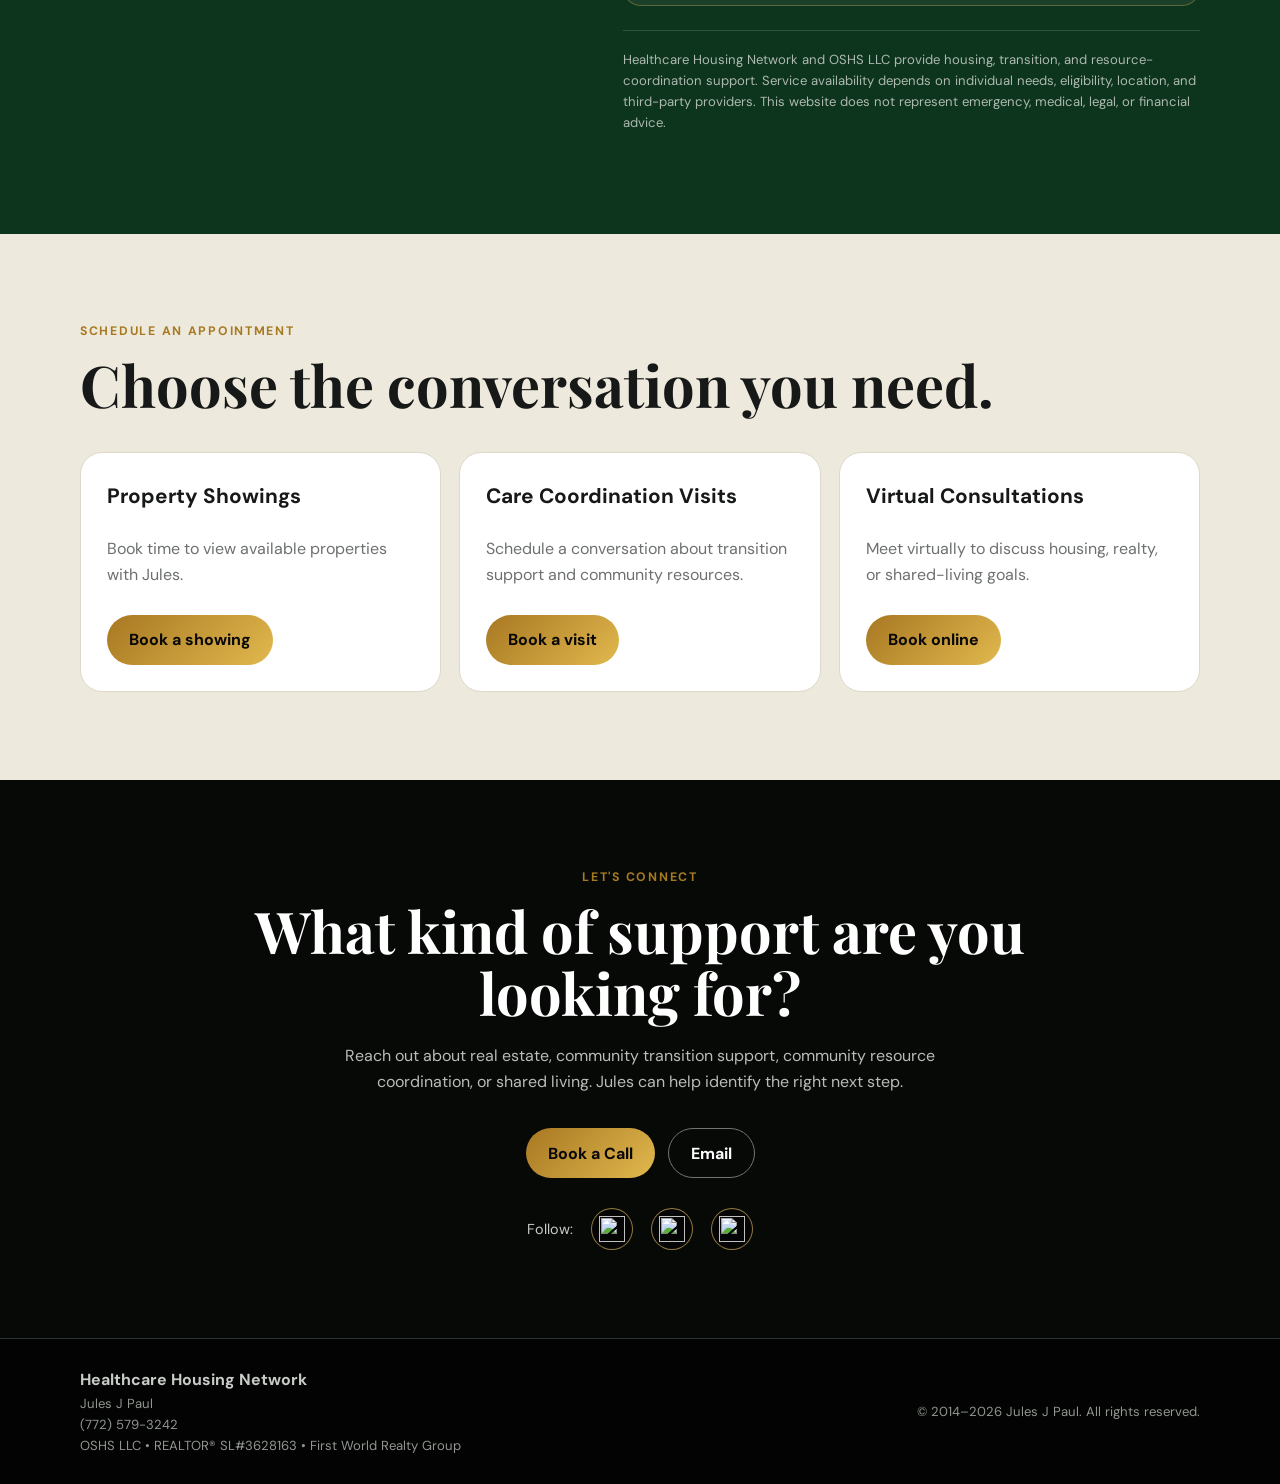
==== commit a124e3fd: "feat: Update video section by removing introductory text for improved clarity" ====
--- a/index.html
+++ b/index.html
@@ -76,7 +76,6 @@
       <div class="video-intro">
         <p class="eyebrow">Meet Jules</p>
         <h2>A single point of connection for housing and community support.</h2>
-        <p class="section-intro">Watch a short introduction from Jules explaining how Healthcare Housing Network, OSHS LLC, real estate services, and shared-living support work together.</p>
       </div>
       <div class="video-shell">
         <video id="intro-video" preload="metadata" playsinline aria-label="Introduction video from Jules J Paul">
--- a/css/styles.css
+++ b/css/styles.css
@@ -10,7 +10,7 @@
 .hero{background:linear-gradient(120deg,#020202 0%,#07160d 55%,#10381f 100%);color:#fff;padding:84px 0}.hero-grid{display:grid;grid-template-columns:1.15fr .65fr;gap:64px;align-items:center}.eyebrow{text-transform:uppercase;letter-spacing:.14em;font-size:.77rem;font-weight:700;color:#a77a22;margin:0 0 12px}.hero .eyebrow,.light{color:var(--gold-light)}
 h1,h2{font-family:"Playfair Display",serif;line-height:1.07;margin:0 0 20px}h1{font-size:clamp(2.65rem,5.5vw,4.8rem)}h2{font-size:clamp(2.15rem,5vw,3.6rem)}h3{font-size:1.3rem;margin:8px 0}.hero-text{font-size:1.1rem;color:#d6d8d6;max-width:680px;margin-bottom:28px}.hero-actions,.contact-actions{display:flex;gap:13px;flex-wrap:wrap}.btn{display:inline-flex;align-items:center;justify-content:center;min-height:50px;padding:0 22px;border-radius:999px;text-decoration:none;font-weight:700}.btn-gold{background:linear-gradient(135deg,#a87822,#e1b84e);color:#080808}.btn-outline{border:1px solid #7f8b83;color:#fff}.credentials{display:flex;flex-wrap:wrap;gap:8px 18px;margin-top:28px;color:#b9bfbb;font-size:.84rem}.portrait-wrap{background:#0a0d0b;border:1px solid rgba(201,154,56,.5);padding:12px;border-radius:var(--radius);box-shadow:0 25px 70px rgba(0,0,0,.35);overflow:hidden}.hero-photo{width:100%;aspect-ratio:4/5;object-fit:cover;object-position:center top;border-radius:14px;transform:scale(.92);transform-origin:center}.portrait-caption{padding:15px 5px 4px;display:grid}.portrait-caption strong{font-size:1.1rem}.portrait-caption span{font-size:.86rem;color:#bfc3c0}
 .brand-strip{background:#050505;padding:28px 0}.brand-strip-grid{display:grid;grid-template-columns:1fr 1fr;gap:18px}.brand-panel{min-height:180px;border:1px solid rgba(255,255,255,.08);display:grid;place-items:center;align-content:center;gap:14px;padding:22px;border-radius:16px;overflow:hidden;color:#fff;text-decoration:none}.brand-panel img{max-height:135px;width:auto}.brand-panel span{color:var(--gold-light);font-size:.9rem;font-weight:700}.black-panel{background:#000}.green-panel{background:#0d341c}
-.section{padding:88px 0}.section-intro{color:var(--muted);max-width:670px;margin-bottom:34px}.video-section{background:#eee9dd}.video-intro{max-width:800px;margin:0 auto}.video-shell{position:relative;max-width:560px;margin:0 auto;border-radius:var(--radius);overflow:hidden;background:#050505;box-shadow:0 20px 55px rgba(0,0,0,.15)}.video-shell video{width:100%;aspect-ratio:16/9;display:block;background:#000;transform:scale(3.2);transform-origin:center;cursor:pointer}.video-play-toggle{position:absolute;inset:0;margin:auto;width:72px;height:72px;border:0;border-radius:50%;display:grid;place-items:center;background:var(--gold);color:#050505;font-size:1.3rem;cursor:pointer}.video-play-toggle.is-hidden{display:none}
+.section{padding:88px 0}.section-intro{color:var(--muted);max-width:670px;margin-bottom:34px}.video-section{background:#eee9dd}.video-intro{max-width:800px;margin:0 auto}.video-shell{position:relative;max-width:560px;margin:0 auto;aspect-ratio:16/9;border-radius:var(--radius);overflow:hidden;background:#050505;box-shadow:0 20px 55px rgba(0,0,0,.15)}.video-shell video{position:absolute;top:50%;left:50%;width:320%;height:320%;transform:translate(-50%,-50%);background:#000;cursor:pointer}.video-play-toggle{position:absolute;inset:0;margin:auto;width:72px;height:72px;border:0;border-radius:50%;display:grid;place-items:center;background:var(--gold);color:#050505;font-size:1.3rem;cursor:pointer}.video-play-toggle.is-hidden{display:none}
 .services-grid{display:grid;grid-template-columns:repeat(3,1fr);gap:22px;margin-top:42px}.service-card{background:#fff;border:1px solid var(--line);border-radius:var(--radius);padding:30px;box-shadow:0 12px 35px rgba(20,20,20,.05)}.service-number{font-family:"Playfair Display",serif;color:var(--gold);font-size:1.55rem}.service-card p{color:var(--muted)}.service-card a{color:var(--green-2);font-weight:700;text-decoration:none}
 .about-section{background:var(--green);color:#fff}.about-grid{display:grid;grid-template-columns:.9fr 1.1fr;gap:70px}.about-copy p{color:#e0e5e1}.about-copy .disclaimer{font-size:.82rem;color:#aeb9b1;border-top:1px solid rgba(255,255,255,.15);padding-top:18px;margin-top:24px}
 .contact-section{background:#070907;color:#fff;text-align:center}.contact-section .section-intro{color:#b9bdb9;margin-inline:auto}.contact-actions{justify-content:center}.btn-outline-light{border:1px solid #707570;color:#fff}.socials{margin-top:30px;display:flex;justify-content:center;align-items:center;flex-wrap:wrap;gap:10px 18px;font-size:.9rem;color:#c8cbc8}.social-logo-link{width:42px;height:42px;display:grid;place-items:center;border:1px solid rgba(225,187,97,.65);border-radius:50%;background:#050505;transition:transform .2s ease,border-color .2s ease}.social-logo-link:hover{transform:translateY(-2px);border-color:var(--gold-light)}.social-logo-link img{width:26px;height:26px;object-fit:cover}.visually-hidden{position:absolute;width:1px;height:1px;padding:0;margin:-1px;overflow:hidden;clip:rect(0,0,0,0);white-space:nowrap;border:0}
